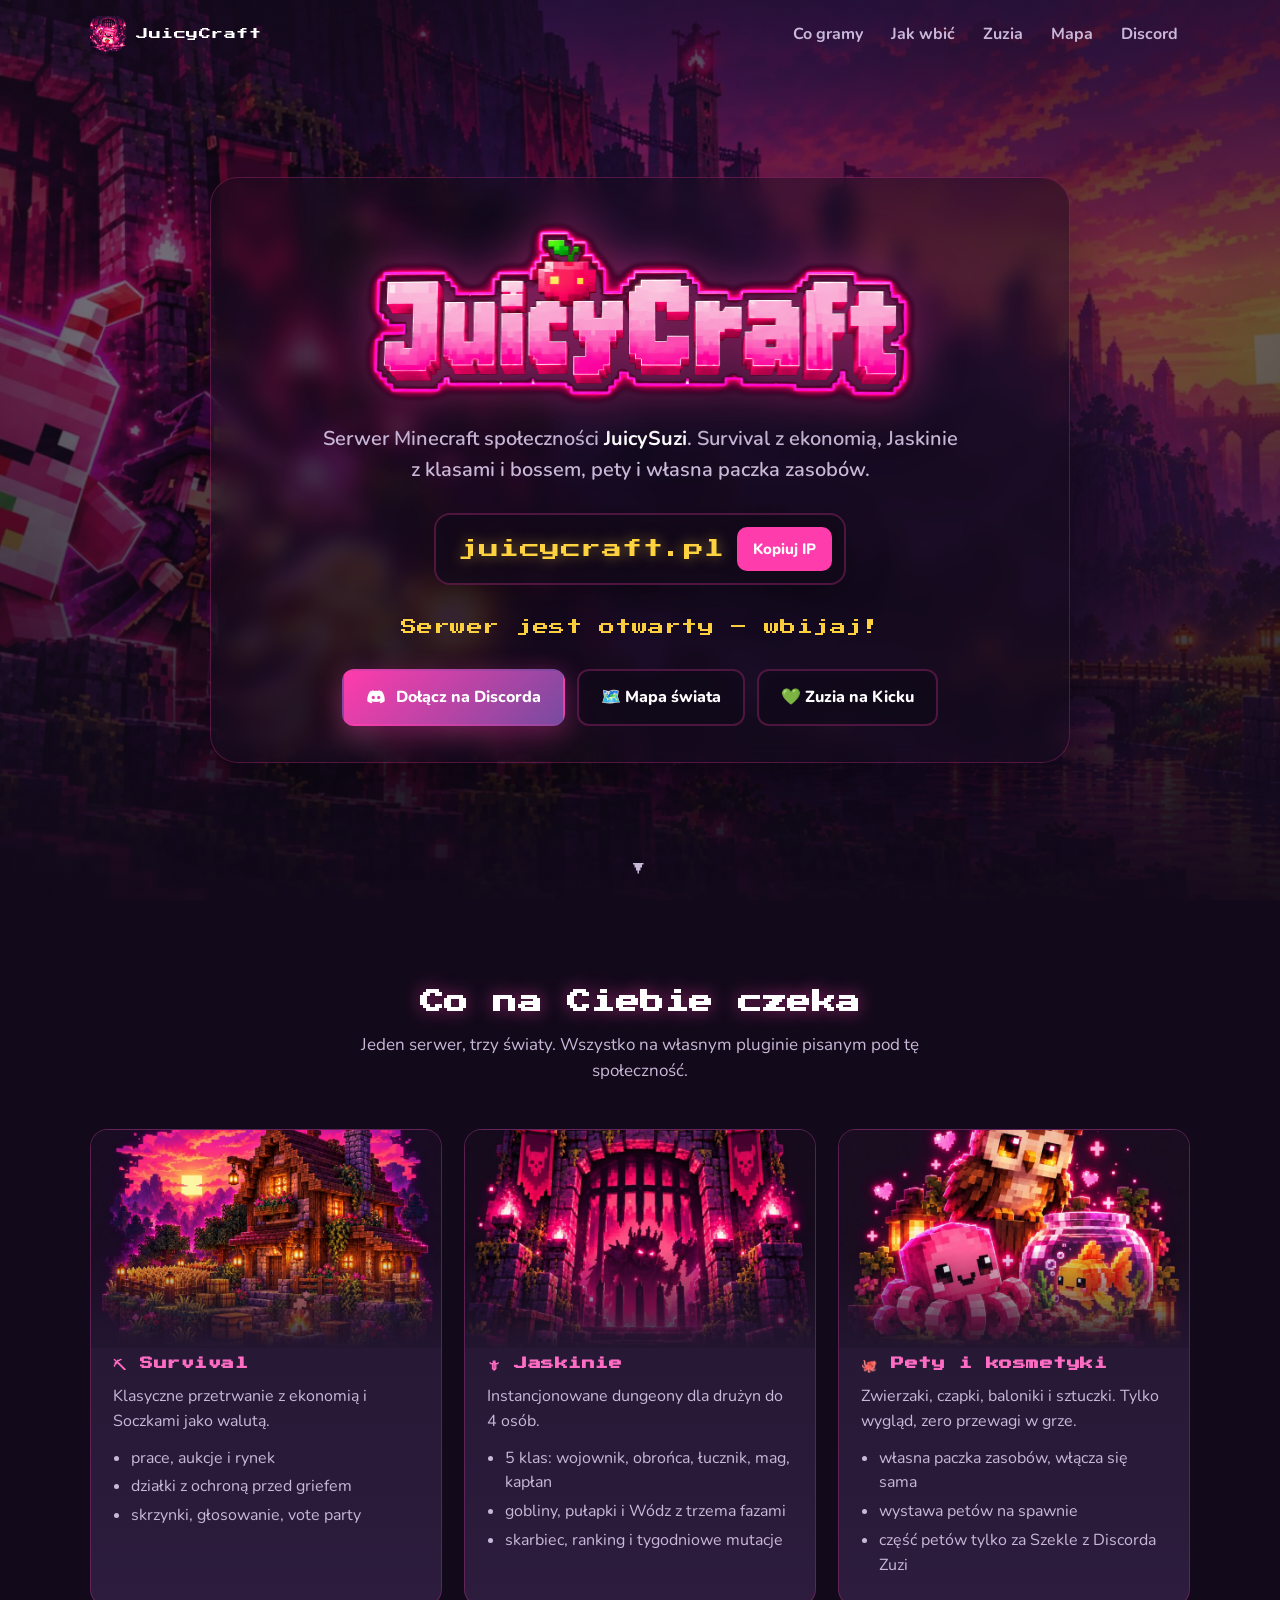
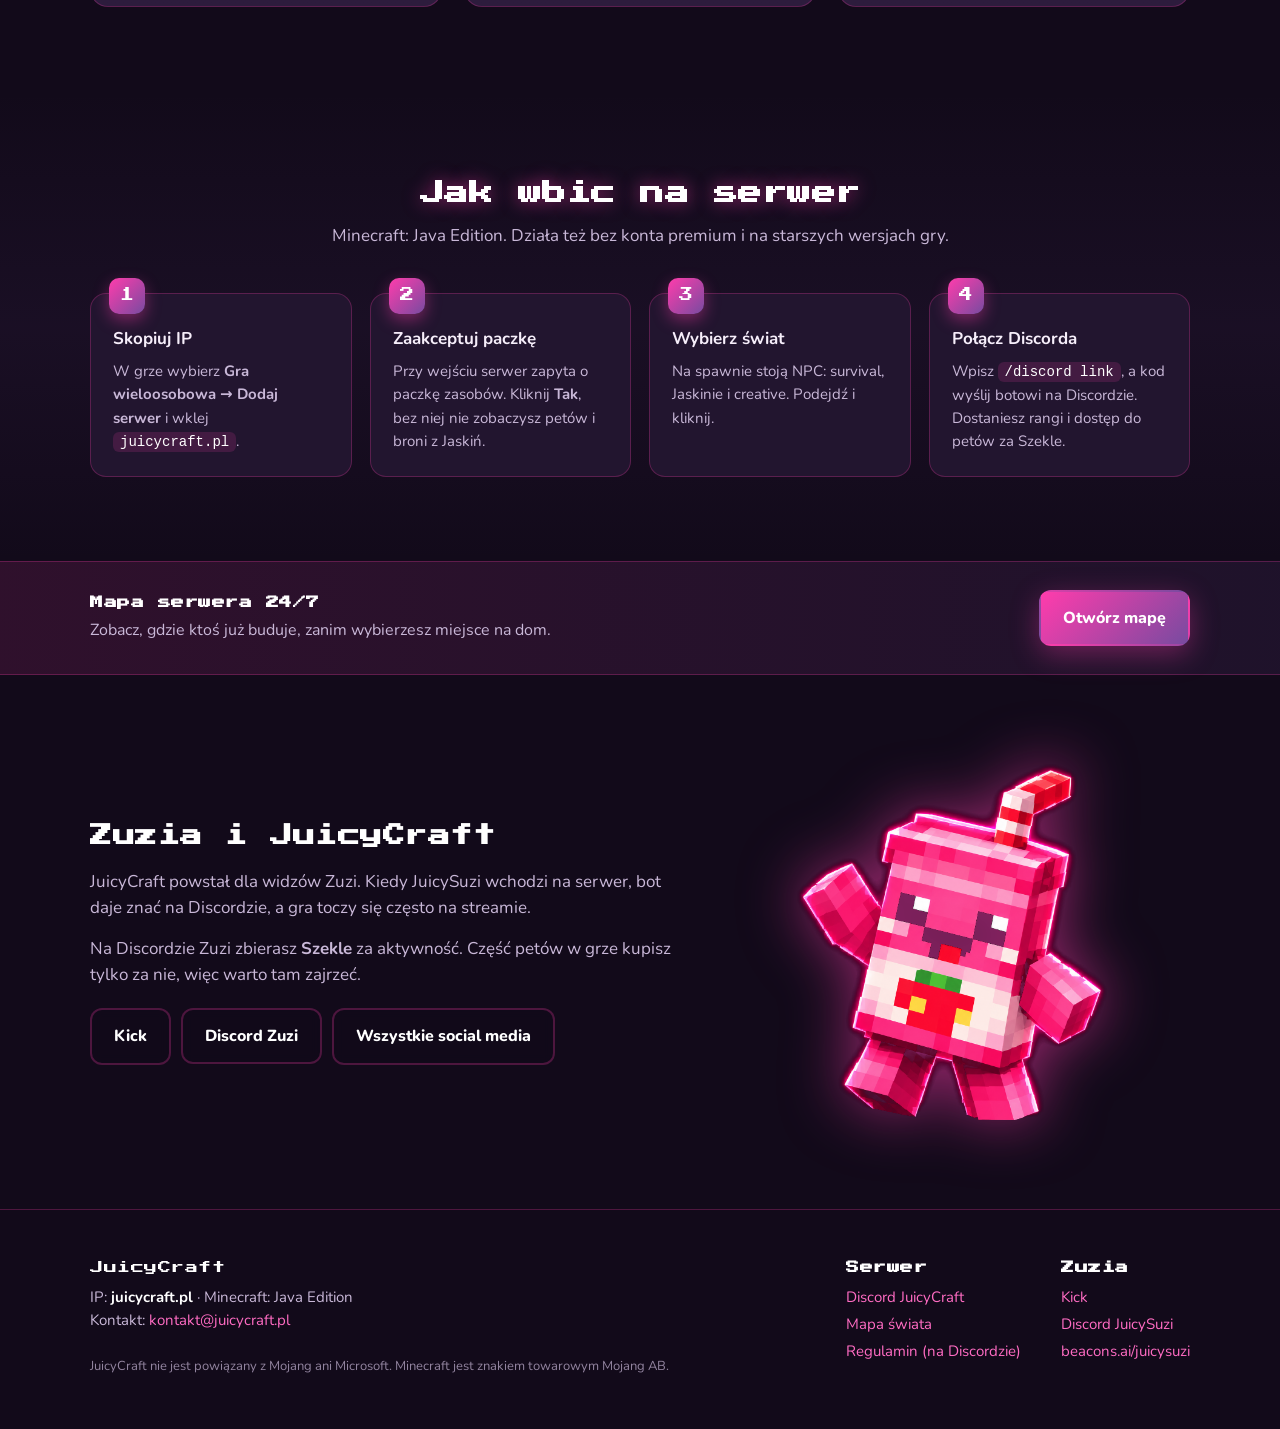
==== index.html @ 8a7ae3ee "Strona juicycraft.pl: pierwsza wersja Co-Authored-By: Claude Fable 5.1 <noreply@anthropic.com>" ====
<!doctype html>
<html lang="pl">
<head>
<meta charset="utf-8">
<meta name="viewport" content="width=device-width, initial-scale=1">
<title>JuicyCraft – serwer Minecraft społeczności JuicySuzi</title>
<meta name="description" content="JuicyCraft – serwer Minecraft społeczności JuicySuzi. Survival z ekonomią i działkami, Jaskinie z klasami i bossem, pety i kosmetyki. IP: juicycraft.pl. Start 30.10 o 18:00.">
<meta property="og:title" content="JuicyCraft – serwer Minecraft JuicySuzi">
<meta property="og:description" content="Survival, Jaskinie z klasami, pety. IP: juicycraft.pl – start 30.10 o 18:00.">
<meta property="og:image" content="https://juicycraft.pl/img/og.jpg">
<meta property="og:url" content="https://juicycraft.pl/">
<meta name="theme-color" content="#120A1A">
<link rel="icon" type="image/png" href="img/favicon.png">
<link rel="preconnect" href="https://fonts.googleapis.com">
<link rel="preconnect" href="https://fonts.gstatic.com" crossorigin>
<link href="https://fonts.googleapis.com/css2?family=Press+Start+2P&family=Nunito:wght@400;600;800&display=swap" rel="stylesheet">
<style>
:root{
  --pink:#FF3CAC; --pink-2:#ff6cc3; --purple:#784BA0; --bg:#120A1A; --surface:#22152F; --surface-2:#2d1c3d;
  --text:#F6EEFA; --muted:#C9B8D8; --accent:#FFD23F; --line:rgba(255,60,172,.25);
}
*{box-sizing:border-box}
html{scroll-behavior:smooth}
body{margin:0;background:var(--bg);color:var(--text);font-family:Nunito,system-ui,sans-serif;line-height:1.55;overflow-x:hidden}
a{color:var(--pink-2)}
img{max-width:100%;display:block}
.pixel{font-family:'Press Start 2P',monospace;line-height:1.5;letter-spacing:.5px}
.wrap{width:min(1100px,100% - 32px);margin-inline:auto}
.btn{display:inline-flex;align-items:center;gap:10px;padding:14px 22px;border-radius:12px;font-weight:800;text-decoration:none;border:2px solid transparent;transition:transform .12s,box-shadow .12s,background .12s;cursor:pointer;font-size:16px;font-family:inherit}
.btn:hover{transform:translateY(-2px)}
.btn-pink{background:linear-gradient(135deg,var(--pink),var(--purple));color:#fff;box-shadow:0 8px 28px rgba(255,60,172,.35)}
.btn-pink:hover{box-shadow:0 12px 36px rgba(255,60,172,.5)}
.btn-ghost{background:rgba(18,10,26,.55);color:#fff;border-color:var(--line);backdrop-filter:blur(6px)}
.btn-ghost:hover{border-color:var(--pink)}
.btn svg{width:20px;height:20px;fill:currentColor}

/* nav */
.nav{position:fixed;inset:0 0 auto 0;z-index:20;padding:14px 0;transition:background .2s}
.nav.solid{background:rgba(18,10,26,.92);backdrop-filter:blur(10px);border-bottom:1px solid var(--line)}
.nav .wrap{display:flex;align-items:center;gap:14px}
.nav .brand{display:flex;align-items:center;gap:10px;text-decoration:none;color:#fff}
.nav .brand img{width:36px;height:36px;border-radius:10px}
.nav .brand span{font-size:12px}
.nav .links{margin-left:auto;display:flex;gap:4px}
.nav .links a{color:var(--muted);text-decoration:none;font-weight:700;padding:8px 12px;border-radius:8px}
.nav .links a:hover{color:#fff;background:rgba(255,255,255,.06)}
@media (max-width:720px){.nav .links{display:none}}

/* hero */
.hero{position:relative;min-height:100svh;display:grid;place-items:center;text-align:center;padding:120px 0 80px;isolation:isolate}
.hero .bg{position:absolute;inset:0;z-index:-2;background:url(img/hero.jpg) center/cover no-repeat}
@media (max-width:720px){.hero .bg{background-image:url(img/hero-small.jpg);background-position:30% center}}
.hero .shade{position:absolute;inset:0;z-index:-1;background:
  radial-gradient(ellipse at 50% 60%, rgba(18,10,26,.15), rgba(18,10,26,.6) 75%),
  linear-gradient(to bottom, rgba(18,10,26,.45), rgba(18,10,26,.05) 30%, rgba(18,10,26,.95) 100%)}
.hero .panel{background:rgba(18,10,26,.5);border:1px solid var(--line);border-radius:28px;padding:40px 28px 36px;backdrop-filter:blur(10px);box-shadow:0 30px 80px rgba(0,0,0,.45);max-width:860px;margin-inline:auto}
@media (max-width:720px){.hero .panel{padding:32px 16px 28px;border-radius:20px}}
.hero h1{margin:0 0 14px}
.hero .logo{width:min(560px,86%);height:auto;margin-inline:auto;filter:drop-shadow(0 0 22px rgba(255,60,172,.55)) drop-shadow(0 8px 18px rgba(0,0,0,.5))}
.hero .tag{color:var(--muted);font-size:clamp(16px,2.4vw,20px);margin:0 auto 28px;max-width:640px;font-weight:600}
.hero .tag b{color:#fff}
.ip{display:inline-flex;align-items:center;gap:12px;background:rgba(18,10,26,.75);border:2px solid var(--line);border-radius:16px;padding:12px 12px 12px 22px;backdrop-filter:blur(8px);box-shadow:0 10px 40px rgba(0,0,0,.4)}
.ip .addr{font-size:clamp(14px,3vw,20px);color:var(--accent);text-shadow:0 0 14px rgba(255,210,63,.5)}
.ip button{background:var(--pink);color:#fff;border:0;border-radius:10px;padding:12px 16px;font-weight:800;cursor:pointer;font-family:inherit;font-size:15px;transition:background .12s}
.ip button:hover{background:var(--pink-2)}
.ip button.ok{background:#3ddc84;color:#07251a}
.count{margin:30px auto 0;display:flex;gap:10px;justify-content:center;flex-wrap:wrap}
.count .box{background:rgba(34,21,47,.85);border:1px solid var(--line);border-radius:14px;min-width:84px;padding:12px 10px;backdrop-filter:blur(6px)}
@media (max-width:420px){.count{gap:6px}.count .box{min-width:0;flex:1 1 0;padding:10px 4px}}
.count .n{font-size:clamp(18px,4vw,28px);color:#fff}
.count .l{font-size:12px;color:var(--muted);text-transform:uppercase;letter-spacing:1px;margin-top:6px;font-weight:700}
.count-title{margin:34px 0 0;color:var(--muted);font-weight:700;font-size:14px;letter-spacing:2px;text-transform:uppercase}
.count-live{display:none;margin-top:30px}
.hero .cta{margin-top:30px;display:flex;gap:12px;justify-content:center;flex-wrap:wrap}
.scroll-hint{position:absolute;bottom:22px;left:50%;transform:translateX(-50%);color:var(--muted);font-size:12px;letter-spacing:2px;animation:bob 1.6s infinite}
@keyframes bob{0%,100%{transform:translate(-50%,0)}50%{transform:translate(-50%,6px)}}

/* sections */
section{padding:84px 0}
.sec-title{text-align:center;margin:0 0 12px;font-size:clamp(16px,3vw,24px);color:#fff;text-shadow:0 0 18px rgba(255,60,172,.6)}
.sec-sub{text-align:center;color:var(--muted);margin:0 auto 44px;max-width:620px;font-size:17px}
.cards{display:grid;grid-template-columns:repeat(auto-fit,minmax(280px,1fr));gap:22px}
.card{background:linear-gradient(180deg,var(--surface),var(--surface-2));border:1px solid var(--line);border-radius:18px;overflow:hidden;transition:transform .15s,border-color .15s,box-shadow .15s}
.card:hover{transform:translateY(-4px);border-color:var(--pink);box-shadow:0 14px 40px rgba(255,60,172,.18)}
.card .pic{aspect-ratio:16/10;background:#1a0f26 center/cover no-repeat;position:relative}
.card .pic::after{content:"";position:absolute;inset:0;background:linear-gradient(to top,var(--surface) 0%,transparent 45%)}
.card .body{padding:6px 22px 24px}
.card h3{margin:0 0 10px;font-size:13px;color:var(--pink-2)}
.card p{margin:0;color:var(--muted)}
.card ul{margin:12px 0 0;padding-left:18px;color:var(--muted)}
.card li{margin:4px 0}

.steps{display:grid;grid-template-columns:repeat(auto-fit,minmax(220px,1fr));gap:18px;counter-reset:s}
.step{background:var(--surface);border:1px solid var(--line);border-radius:16px;padding:22px;position:relative}
.step::before{counter-increment:s;content:counter(s);position:absolute;top:-16px;left:18px;width:36px;height:36px;border-radius:10px;background:linear-gradient(135deg,var(--pink),var(--purple));display:grid;place-items:center;font-family:'Press Start 2P',monospace;font-size:14px;color:#fff;box-shadow:0 6px 16px rgba(255,60,172,.4)}
.step h4{margin:10px 0 8px;font-size:17px}
.step p{margin:0;color:var(--muted);font-size:15px}
.step code{background:rgba(255,60,172,.15);color:#fff;padding:2px 7px;border-radius:6px;font-size:14px}

.split{display:grid;grid-template-columns:1.1fr .9fr;gap:40px;align-items:center}
@media (max-width:820px){.split{grid-template-columns:1fr}}
.split .mascot{display:grid;place-items:center}
.split .mascot img{width:min(320px,70%);filter:drop-shadow(0 0 30px rgba(255,60,172,.55));animation:float 3.4s ease-in-out infinite}
@keyframes float{0%,100%{transform:translateY(0)}50%{transform:translateY(-12px)}}
.split h2{font-size:clamp(15px,2.6vw,22px);margin:0 0 16px;color:#fff}
.split p{color:var(--muted);font-size:17px;margin:0 0 14px}
.socials{display:flex;gap:10px;flex-wrap:wrap;margin-top:20px}

.map-strip{background:linear-gradient(90deg,rgba(255,60,172,.12),rgba(120,75,160,.12));border-block:1px solid var(--line)}
.map-strip .wrap{display:flex;gap:20px;align-items:center;justify-content:space-between;flex-wrap:wrap;padding:28px 0}
.map-strip h3{margin:0 0 6px;font-size:13px;color:#fff}
.map-strip p{margin:0;color:var(--muted)}

footer{padding:48px 0 40px;border-top:1px solid var(--line);color:var(--muted);font-size:15px}
footer .wrap{display:grid;grid-template-columns:1fr auto;gap:24px;align-items:start}
@media (max-width:720px){footer .wrap{grid-template-columns:1fr}}
footer a{color:var(--pink-2);text-decoration:none}
footer a:hover{text-decoration:underline}
footer .cols{display:flex;gap:40px;flex-wrap:wrap}
footer h5{margin:0 0 8px;color:#fff;font-size:13px}
footer ul{list-style:none;margin:0;padding:0}
footer li{margin:4px 0}
.fine{margin-top:24px;font-size:13px;opacity:.7}
</style>
</head>
<body>

<nav class="nav" id="nav">
  <div class="wrap">
    <a class="brand" href="#"><img src="img/avatar.png" alt=""><span class="pixel">JuicyCraft</span></a>
    <div class="links">
      <a href="#co">Co gramy</a>
      <a href="#jak">Jak wbić</a>
      <a href="#zuzia">Zuzia</a>
      <a href="http://mapa.juicycraft.pl:25520" target="_blank" rel="noopener">Mapa</a>
      <a href="https://discord.gg/w9wUDA2wny" target="_blank" rel="noopener">Discord</a>
    </div>
  </div>
</nav>

<header class="hero">
  <div class="bg"></div><div class="shade"></div>
  <div class="wrap"><div class="panel">
    <h1><img class="logo" src="img/logo.png" alt="JuicyCraft" width="1123" height="382"></h1>
    <p class="tag">Serwer Minecraft społeczności <b>JuicySuzi</b>. Survival z ekonomią, Jaskinie z klasami i bossem, pety i własna paczka zasobów.</p>

    <div class="ip" id="ipbox">
      <span class="pixel addr" id="ip">juicycraft.pl</span>
      <button type="button" id="copy" aria-label="Skopiuj adres serwera">Kopiuj IP</button>
    </div>

    <p class="count-title pixel" id="count-title">Start za</p>
    <div class="count" id="count">
      <div class="box"><div class="n pixel" id="d">0</div><div class="l">dni</div></div>
      <div class="box"><div class="n pixel" id="h">00</div><div class="l">godz</div></div>
      <div class="box"><div class="n pixel" id="m">00</div><div class="l">min</div></div>
      <div class="box"><div class="n pixel" id="s">00</div><div class="l">sek</div></div>
    </div>
    <p class="count-live pixel" id="count-live" style="color:var(--accent)">Serwer jest otwarty – wbijaj!</p>

    <div class="cta">
      <a class="btn btn-pink" href="https://discord.gg/w9wUDA2wny" target="_blank" rel="noopener">
        <svg viewBox="0 0 24 24"><path d="M19.3 5.3A17 17 0 0 0 15.1 4l-.2.4a15 15 0 0 1 3.7 1.9 14 14 0 0 0-13.2 0A15 15 0 0 1 9.1 4.4L8.9 4a17 17 0 0 0-4.2 1.3C2 9.3 1.3 13.2 1.6 17a17 17 0 0 0 5.2 2.6l1.1-1.8a11 11 0 0 1-1.7-.8l.4-.3a12 12 0 0 0 10.8 0l.4.3-1.7.8 1.1 1.8a17 17 0 0 0 5.2-2.6c.4-4.4-.7-8.3-3.1-11.7ZM8.7 14.7c-1 0-1.9-1-1.9-2.1s.8-2.1 1.9-2.1 1.9 1 1.9 2.1-.9 2.1-1.9 2.1Zm6.6 0c-1 0-1.9-1-1.9-2.1s.8-2.1 1.9-2.1 1.9 1 1.9 2.1-.8 2.1-1.9 2.1Z"/></svg>
        Dołącz na Discorda
      </a>
      <a class="btn btn-ghost" href="http://mapa.juicycraft.pl:25520" target="_blank" rel="noopener">🗺️ Mapa świata</a>
      <a class="btn btn-ghost" href="https://kick.com/juicysuzi" target="_blank" rel="noopener">💚 Zuzia na Kicku</a>
    </div>
  </div></div>
  <div class="scroll-hint pixel">▼</div>
</header>

<section id="co">
  <div class="wrap">
    <h2 class="sec-title pixel">Co na Ciebie czeka</h2>
    <p class="sec-sub">Jeden serwer, trzy światy. Wszystko na własnym pluginie pisanym pod tę społeczność.</p>
    <div class="cards">
      <article class="card">
        <div class="pic" style="background-image:url(img/ikona-survival.jpg);background-position:center 60%"></div>
        <div class="body">
          <h3 class="pixel">⛏ Survival</h3>
          <p>Klasyczne przetrwanie z ekonomią i Soczkami jako walutą.</p>
          <ul><li>prace, aukcje i rynek</li><li>działki z ochroną przed griefem</li><li>skrzynki, głosowanie, vote party</li></ul>
        </div>
      </article>
      <article class="card">
        <div class="pic" style="background-image:url(img/ikona-jaskinie.jpg);background-position:center 45%"></div>
        <div class="body">
          <h3 class="pixel">🗡 Jaskinie</h3>
          <p>Instancjonowane dungeony dla drużyn do 4 osób.</p>
          <ul><li>5 klas: wojownik, obrońca, łucznik, mag, kapłan</li><li>gobliny, pułapki i Wódz z trzema fazami</li><li>skarbiec, ranking i tygodniowe mutacje</li></ul>
        </div>
      </article>
      <article class="card">
        <div class="pic" style="background-image:url(img/ikona-pety.jpg);background-position:center 55%"></div>
        <div class="body">
          <h3 class="pixel">🐙 Pety i kosmetyki</h3>
          <p>Zwierzaki, czapki, baloniki i sztuczki. Tylko wygląd, zero przewagi w grze.</p>
          <ul><li>własna paczka zasobów, włącza się sama</li><li>wystawa petów na spawnie</li><li>część petów tylko za Szekle z Discorda Zuzi</li></ul>
        </div>
      </article>
    </div>
  </div>
</section>

<section id="jak" style="background:linear-gradient(180deg,transparent,rgba(120,75,160,.08),transparent)">
  <div class="wrap">
    <h2 class="sec-title pixel">Jak wbic na serwer</h2>
    <p class="sec-sub">Minecraft: Java Edition. Działa też bez konta premium i na starszych wersjach gry.</p>
    <div class="steps">
      <div class="step"><h4>Skopiuj IP</h4><p>W grze wybierz <b>Gra wieloosobowa → Dodaj serwer</b> i wklej <code>juicycraft.pl</code>.</p></div>
      <div class="step"><h4>Zaakceptuj paczkę</h4><p>Przy wejściu serwer zapyta o paczkę zasobów. Kliknij <b>Tak</b>, bez niej nie zobaczysz petów i broni z Jaskiń.</p></div>
      <div class="step"><h4>Wybierz świat</h4><p>Na spawnie stoją NPC: survival, Jaskinie i creative. Podejdź i kliknij.</p></div>
      <div class="step"><h4>Połącz Discorda</h4><p>Wpisz <code>/discord link</code>, a kod wyślij botowi na Discordzie. Dostaniesz rangi i dostęp do petów za Szekle.</p></div>
    </div>
  </div>
</section>

<div class="map-strip">
  <div class="wrap">
    <div><h3 class="pixel">Mapa serwera 24/7</h3><p>Zobacz, gdzie ktoś już buduje, zanim wybierzesz miejsce na dom.</p></div>
    <a class="btn btn-pink" href="http://mapa.juicycraft.pl:25520" target="_blank" rel="noopener">Otwórz mapę</a>
  </div>
</div>

<section id="zuzia">
  <div class="wrap split">
    <div>
      <h2 class="pixel">Zuzia i JuicyCraft</h2>
      <p>JuicyCraft powstał dla widzów Zuzi. Kiedy JuicySuzi wchodzi na serwer, bot daje znać na Discordzie, a gra toczy się często na streamie.</p>
      <p>Na Discordzie Zuzi zbierasz <b>Szekle</b> za aktywność. Część petów w grze kupisz tylko za nie, więc warto tam zajrzeć.</p>
      <div class="socials">
        <a class="btn btn-ghost" href="https://kick.com/juicysuzi" target="_blank" rel="noopener">Kick</a>
        <a class="btn btn-ghost" href="https://discord.gg/PZVNSHaUdZ" target="_blank" rel="noopener">Discord Zuzi</a>
        <a class="btn btn-ghost" href="https://beacons.ai/juicysuzi" target="_blank" rel="noopener">Wszystkie social media</a>
      </div>
    </div>
    <div class="mascot"><img src="img/soczek.png" alt="Soczek – maskotka JuicyCraft"></div>
  </div>
</section>

<footer>
  <div class="wrap">
    <div>
      <div class="pixel" style="color:#fff;font-size:13px;margin-bottom:8px">JuicyCraft</div>
      <div>IP: <b style="color:#fff">juicycraft.pl</b> · Minecraft: Java Edition</div>
      <div>Kontakt: <a href="mailto:kontakt@juicycraft.pl">kontakt@juicycraft.pl</a></div>
      <p class="fine">JuicyCraft nie jest powiązany z Mojang ani Microsoft. Minecraft jest znakiem towarowym Mojang AB.</p>
    </div>
    <div class="cols">
      <div><h5 class="pixel">Serwer</h5><ul>
        <li><a href="https://discord.gg/w9wUDA2wny" target="_blank" rel="noopener">Discord JuicyCraft</a></li>
        <li><a href="http://mapa.juicycraft.pl:25520" target="_blank" rel="noopener">Mapa świata</a></li>
        <li><a href="https://discord.gg/w9wUDA2wny" target="_blank" rel="noopener">Regulamin (na Discordzie)</a></li>
      </ul></div>
      <div><h5 class="pixel">Zuzia</h5><ul>
        <li><a href="https://kick.com/juicysuzi" target="_blank" rel="noopener">Kick</a></li>
        <li><a href="https://discord.gg/PZVNSHaUdZ" target="_blank" rel="noopener">Discord JuicySuzi</a></li>
        <li><a href="https://beacons.ai/juicysuzi" target="_blank" rel="noopener">beacons.ai/juicysuzi</a></li>
      </ul></div>
    </div>
  </div>
</footer>

<script>
(function(){
  // kopiowanie IP
  var btn=document.getElementById('copy');
  btn.addEventListener('click',function(){
    var ip='juicycraft.pl';
    var done=function(){btn.textContent='Skopiowano!';btn.classList.add('ok');setTimeout(function(){btn.textContent='Kopiuj IP';btn.classList.remove('ok')},1800)};
    if(navigator.clipboard){navigator.clipboard.writeText(ip).then(done,function(){fallback()})}else{fallback()}
    function fallback(){var t=document.createElement('textarea');t.value=ip;document.body.appendChild(t);t.select();try{document.execCommand('copy');done()}catch(e){}document.body.removeChild(t)}
  });
  // odliczanie do 30.10.2026 18:00 czasu polskiego (CET = UTC+1)
  var start=Date.UTC(2026,9,30,17,0,0);
  var pad=function(n){return (n<10?'0':'')+n};
  function tick(){
    var diff=start-Date.now();
    if(diff<=0){document.getElementById('count').style.display='none';document.getElementById('count-title').style.display='none';document.getElementById('count-live').style.display='block';return}
    var s=Math.floor(diff/1000);
    document.getElementById('d').textContent=Math.floor(s/86400);
    document.getElementById('h').textContent=pad(Math.floor(s%86400/3600));
    document.getElementById('m').textContent=pad(Math.floor(s%3600/60));
    document.getElementById('s').textContent=pad(s%60);
    setTimeout(tick,1000);
  }
  tick();
  // pasek nawigacji
  var nav=document.getElementById('nav');
  var onScroll=function(){nav.classList.toggle('solid',window.scrollY>40)};
  window.addEventListener('scroll',onScroll,{passive:true});onScroll();
})();
</script>
</body>
</html>
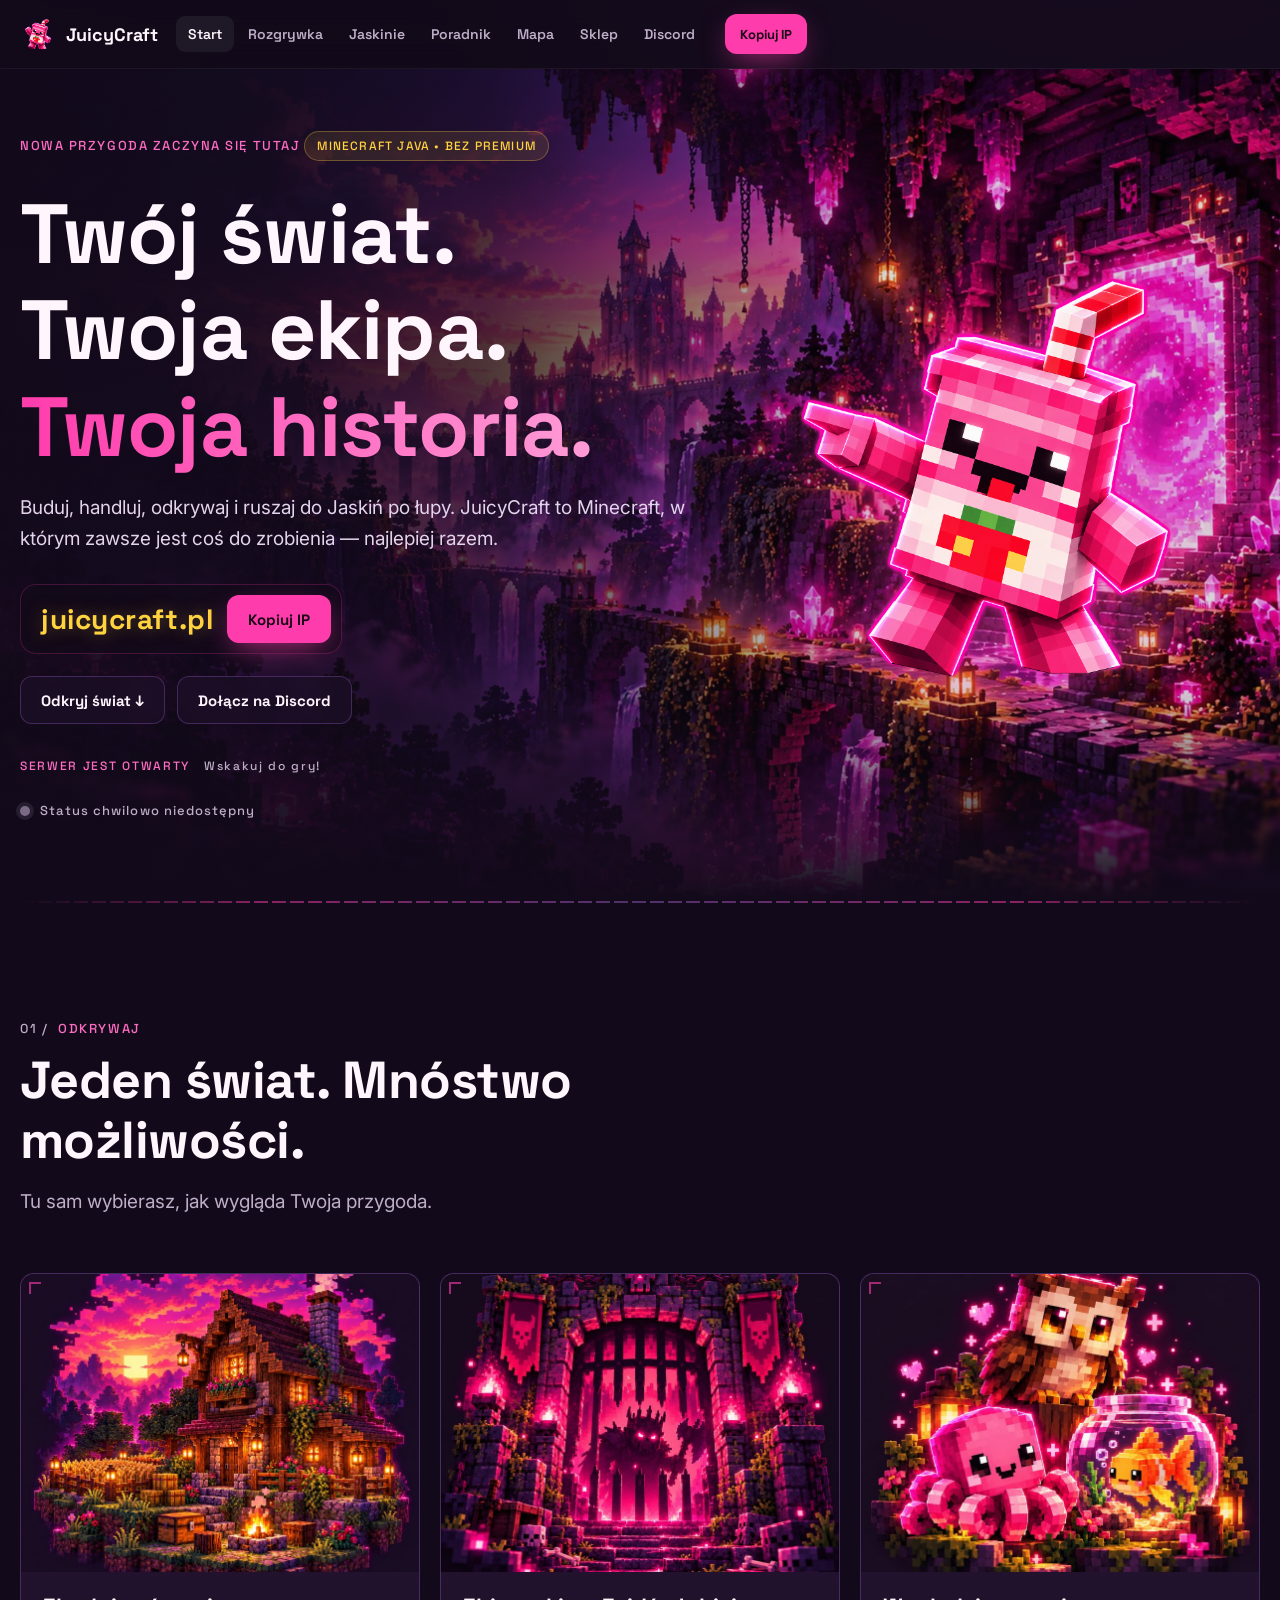
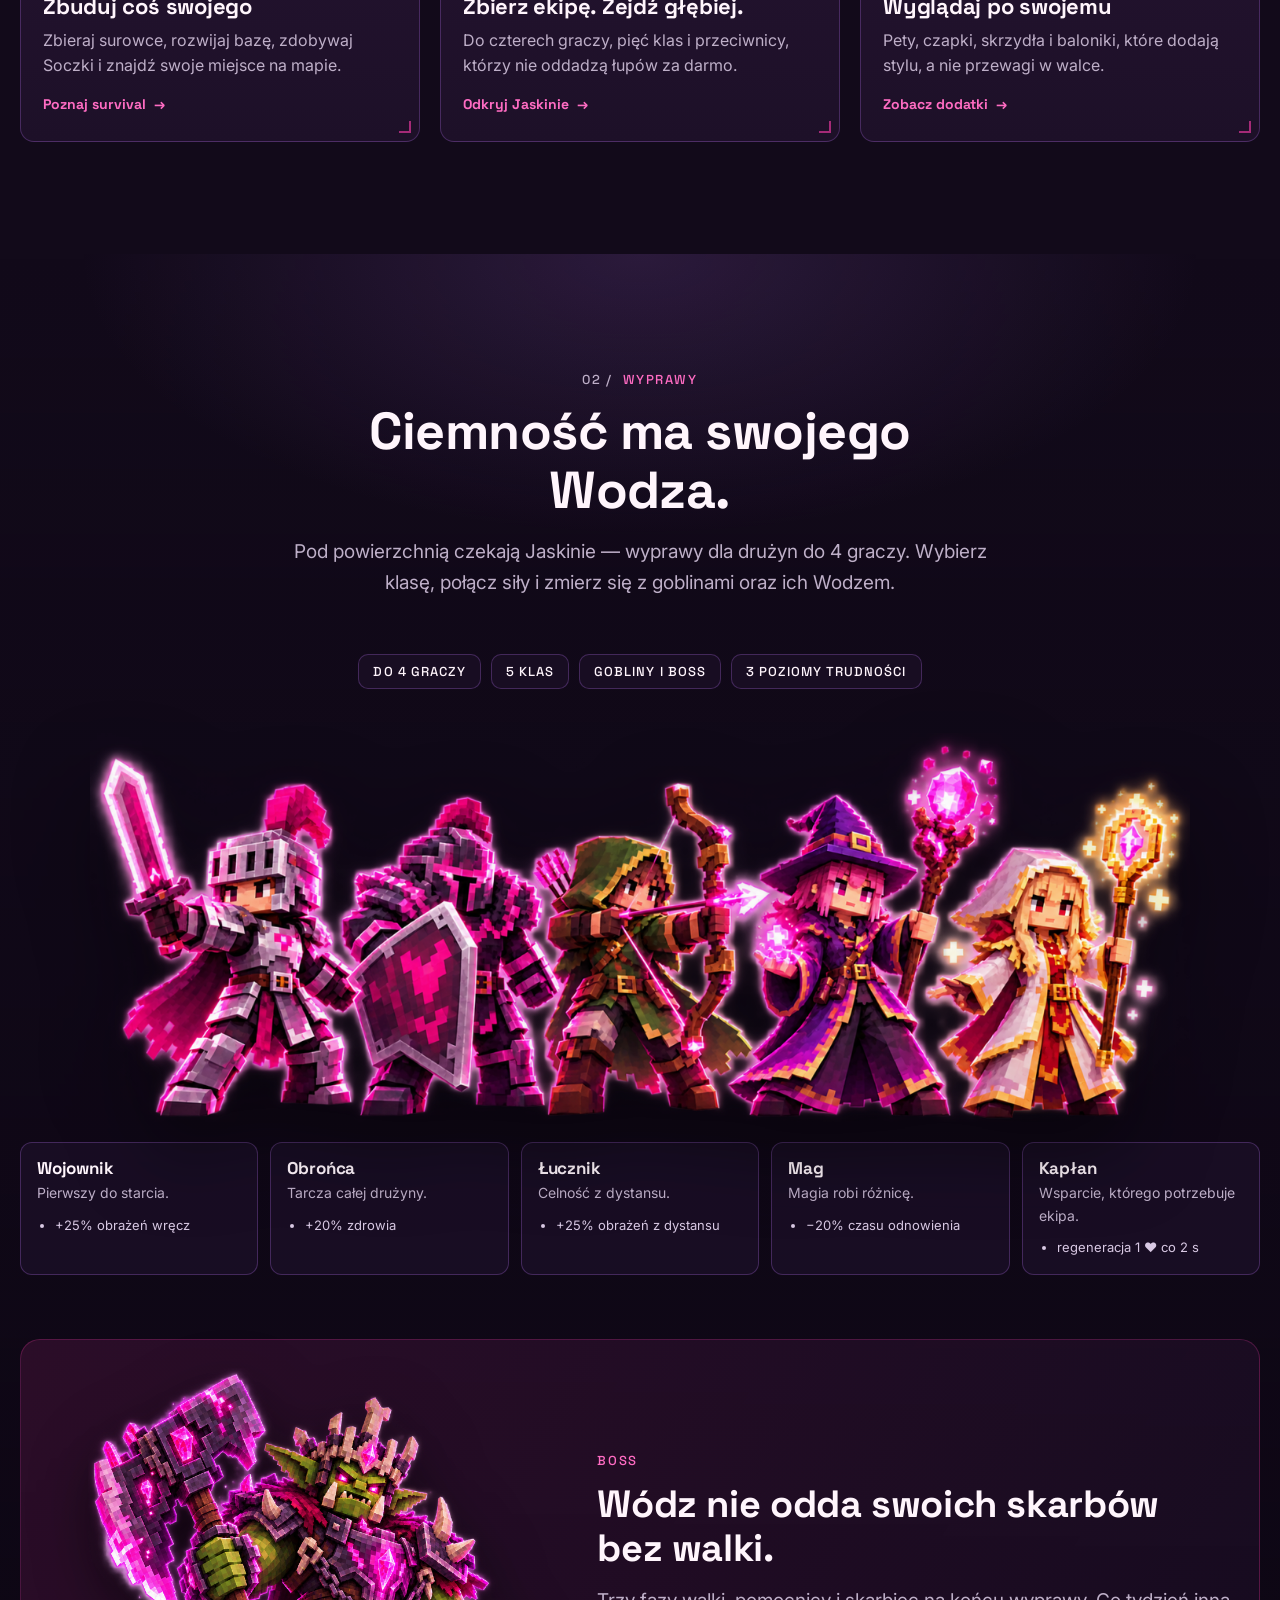
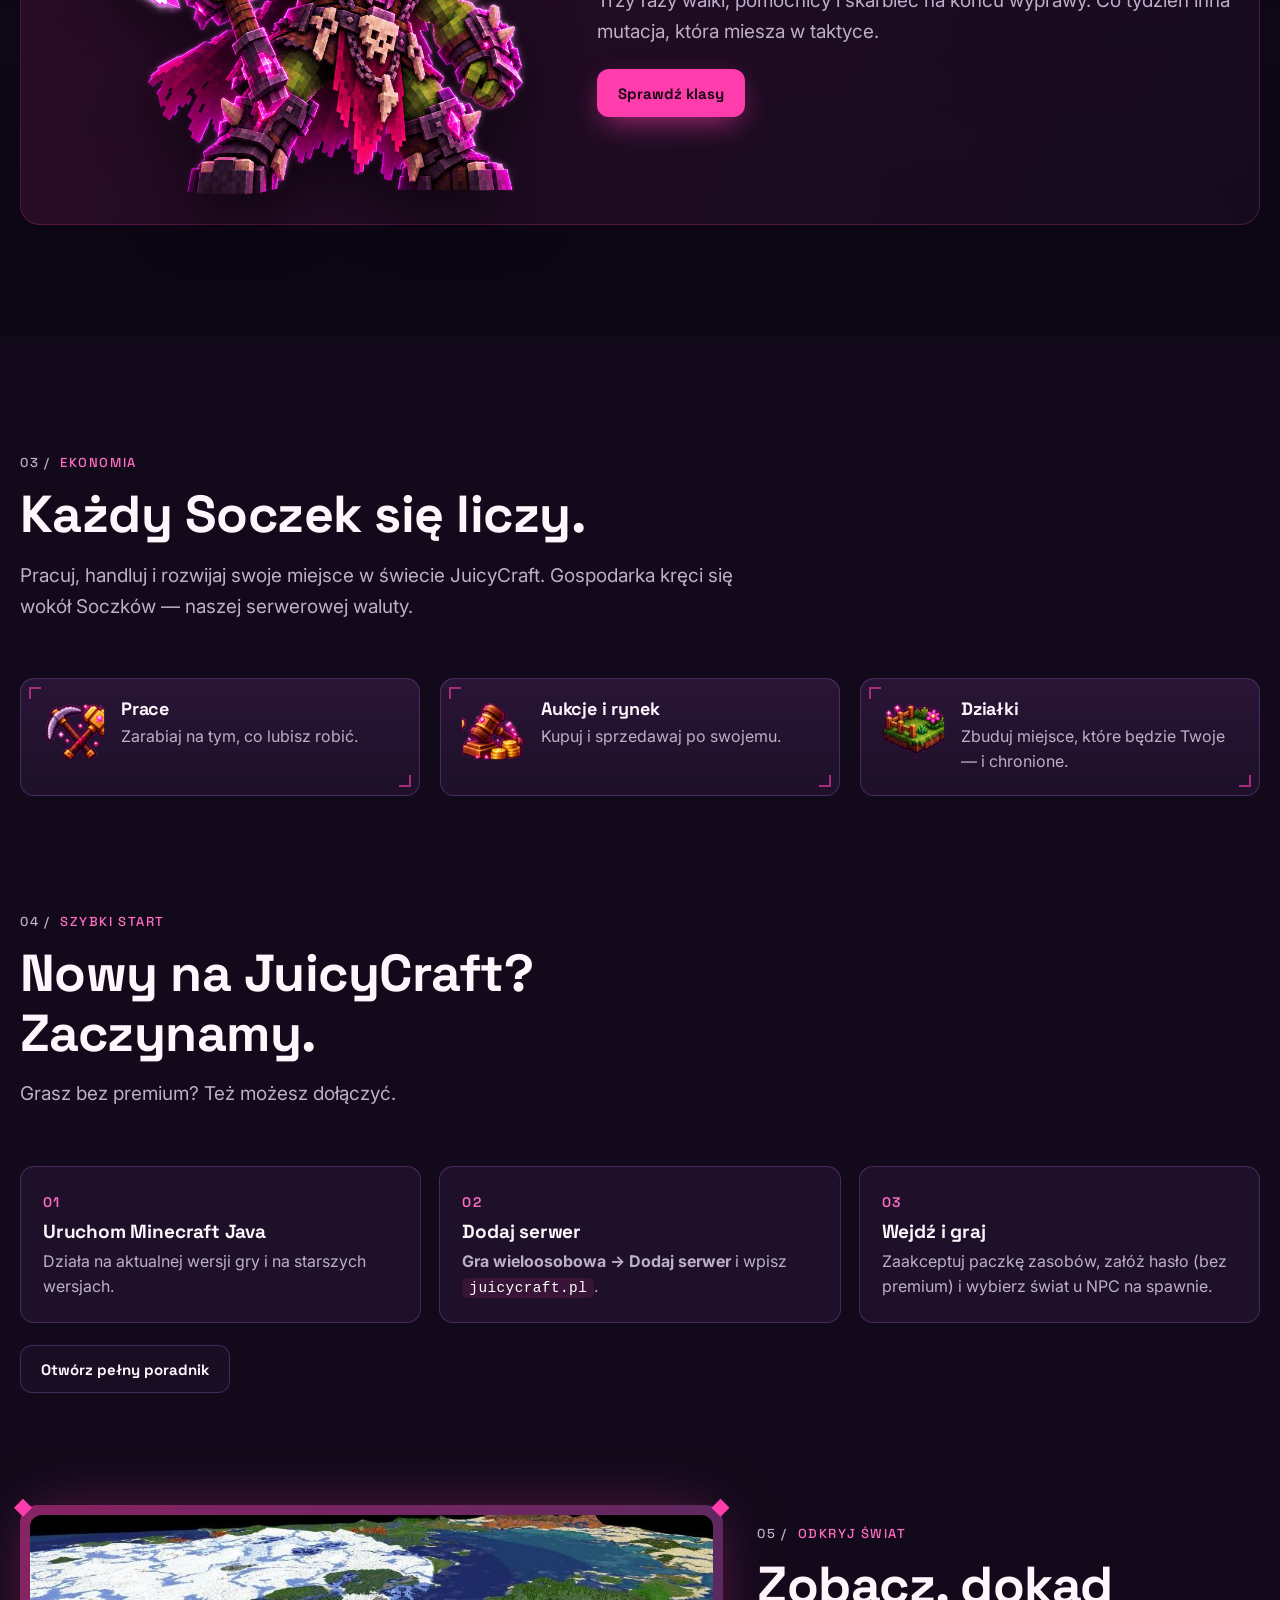
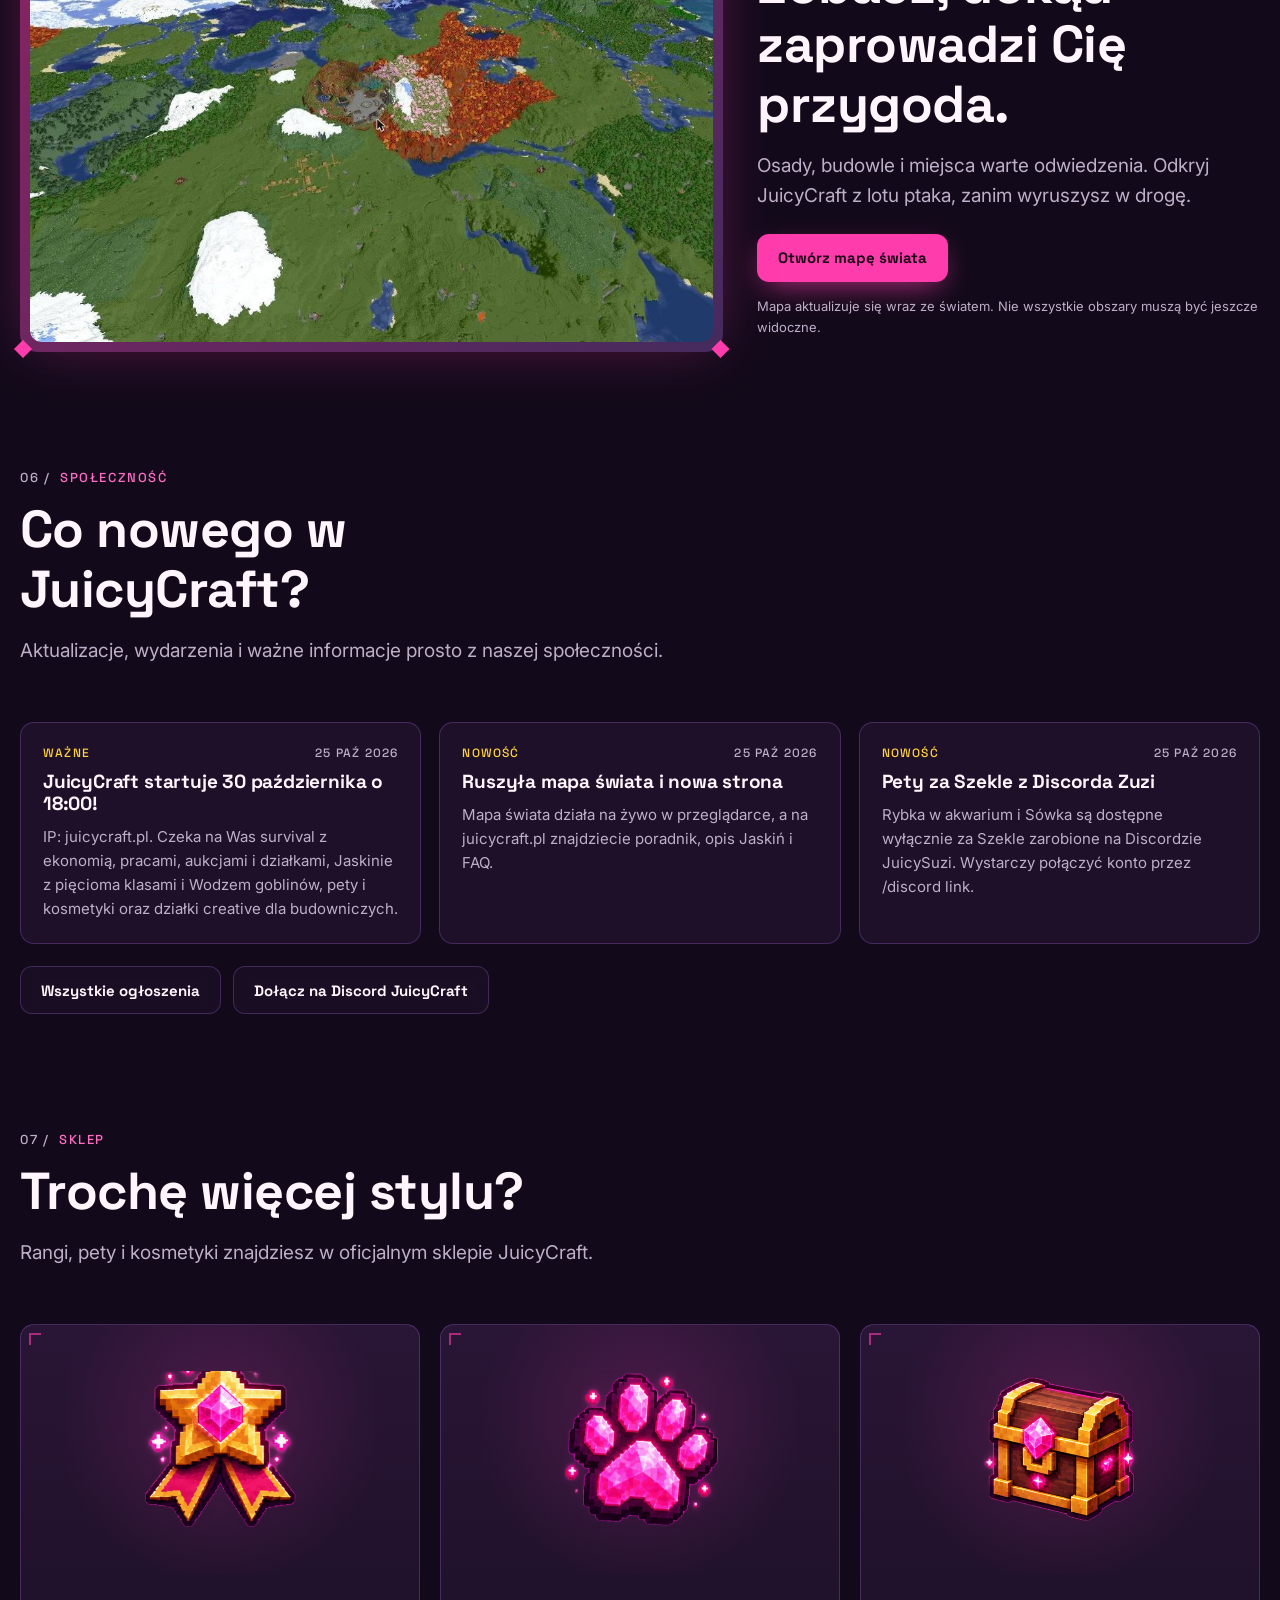
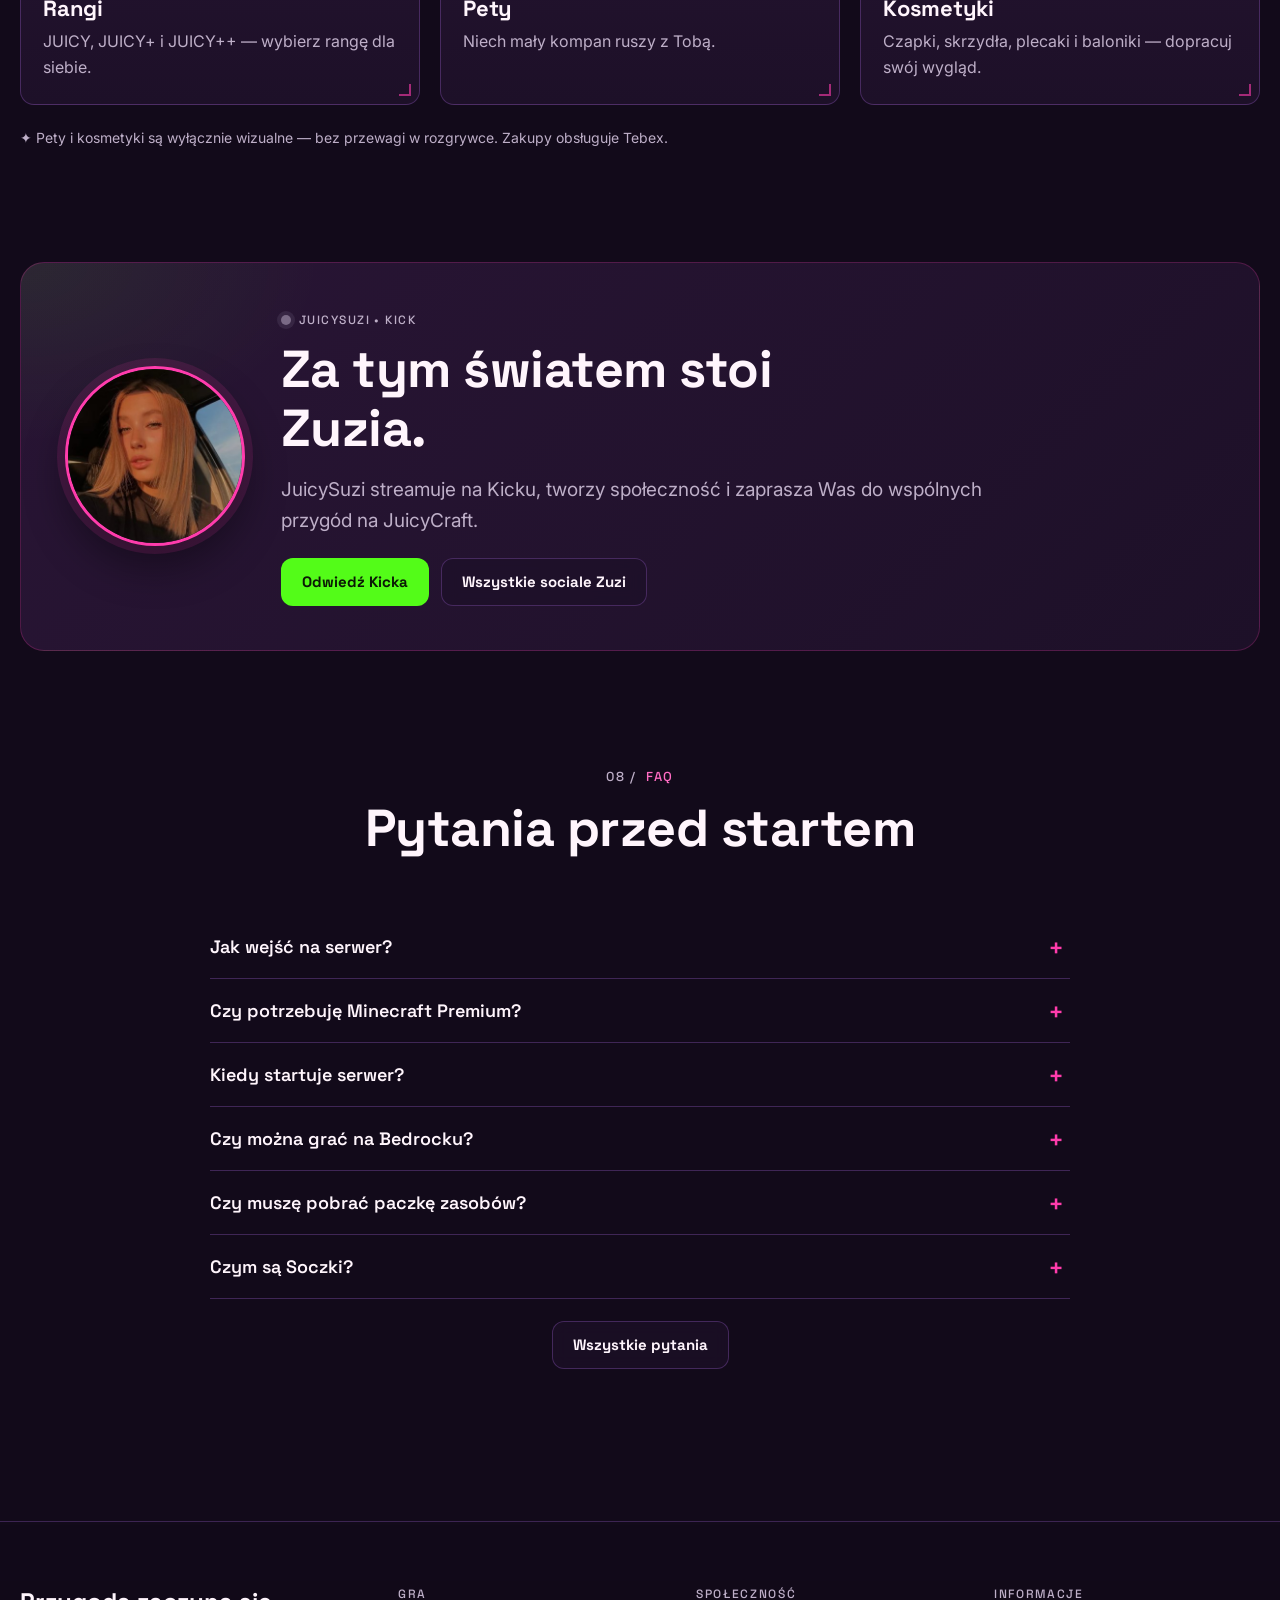
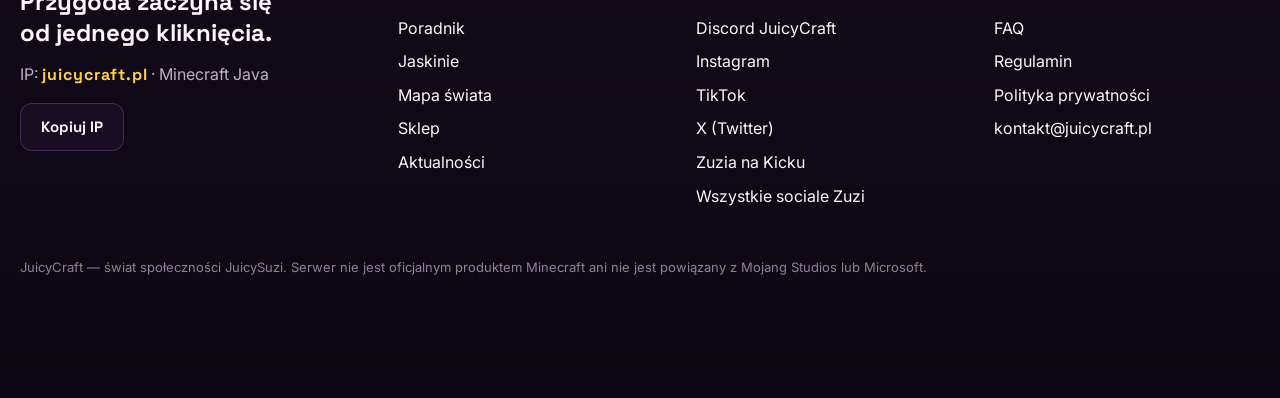
==== commit ab13d42d: "Nowa strona: podstrony, grafiki, wersja na telefon, sociale Co-Authored-By: Claude Opus 5.5 <noreply" ====
--- a/index.html
+++ b/index.html
@@ -1,296 +1,215 @@
 <!doctype html>
-<html lang="pl">
+<html lang="pl" data-root="./">
 <head>
 <meta charset="utf-8">
-<meta name="viewport" content="width=device-width, initial-scale=1">
-<title>JuicyCraft – serwer Minecraft społeczności JuicySuzi</title>
-<meta name="description" content="JuicyCraft – serwer Minecraft społeczności JuicySuzi. Survival z ekonomią i działkami, Jaskinie z klasami i bossem, pety i kosmetyki. IP: juicycraft.pl. Start 30.10 o 18:00.">
-<meta property="og:title" content="JuicyCraft – serwer Minecraft JuicySuzi">
-<meta property="og:description" content="Survival, Jaskinie z klasami, pety. IP: juicycraft.pl – start 30.10 o 18:00.">
+<meta name="viewport" content="width=device-width, initial-scale=1, viewport-fit=cover">
+<title>JuicyCraft — Serwer Minecraft JuicySuzi | Survival i Jaskinie</title>
+<meta name="description" content="Dołącz do JuicyCraft! Survival z ekonomią, Soczkami, działkami i Jaskiniami dla drużyn. Minecraft Java, także bez premium. IP: juicycraft.pl">
+<link rel="canonical" href="https://juicycraft.pl/">
+<meta property="og:type" content="website">
+<meta property="og:locale" content="pl_PL">
+<meta property="og:title" content="JuicyCraft — Serwer Minecraft JuicySuzi | Survival i Jaskinie">
+<meta property="og:description" content="Dołącz do JuicyCraft! Survival z ekonomią, Soczkami, działkami i Jaskiniami dla drużyn. Minecraft Java, także bez premium. IP: juicycraft.pl">
+<meta property="og:url" content="https://juicycraft.pl/">
 <meta property="og:image" content="https://juicycraft.pl/img/og.jpg">
-<meta property="og:url" content="https://juicycraft.pl/">
+<meta name="twitter:card" content="summary_large_image">
 <meta name="theme-color" content="#120A1A">
 <link rel="icon" type="image/png" href="img/favicon.png">
+<link rel="apple-touch-icon" href="img/apple-touch-icon.png">
 <link rel="preconnect" href="https://fonts.googleapis.com">
 <link rel="preconnect" href="https://fonts.gstatic.com" crossorigin>
-<link href="https://fonts.googleapis.com/css2?family=Press+Start+2P&family=Nunito:wght@400;600;800&display=swap" rel="stylesheet">
-<style>
-:root{
-  --pink:#FF3CAC; --pink-2:#ff6cc3; --purple:#784BA0; --bg:#120A1A; --surface:#22152F; --surface-2:#2d1c3d;
-  --text:#F6EEFA; --muted:#C9B8D8; --accent:#FFD23F; --line:rgba(255,60,172,.25);
-}
-*{box-sizing:border-box}
-html{scroll-behavior:smooth}
-body{margin:0;background:var(--bg);color:var(--text);font-family:Nunito,system-ui,sans-serif;line-height:1.55;overflow-x:hidden}
-a{color:var(--pink-2)}
-img{max-width:100%;display:block}
-.pixel{font-family:'Press Start 2P',monospace;line-height:1.5;letter-spacing:.5px}
-.wrap{width:min(1100px,100% - 32px);margin-inline:auto}
-.btn{display:inline-flex;align-items:center;gap:10px;padding:14px 22px;border-radius:12px;font-weight:800;text-decoration:none;border:2px solid transparent;transition:transform .12s,box-shadow .12s,background .12s;cursor:pointer;font-size:16px;font-family:inherit}
-.btn:hover{transform:translateY(-2px)}
-.btn-pink{background:linear-gradient(135deg,var(--pink),var(--purple));color:#fff;box-shadow:0 8px 28px rgba(255,60,172,.35)}
-.btn-pink:hover{box-shadow:0 12px 36px rgba(255,60,172,.5)}
-.btn-ghost{background:rgba(18,10,26,.55);color:#fff;border-color:var(--line);backdrop-filter:blur(6px)}
-.btn-ghost:hover{border-color:var(--pink)}
-.btn svg{width:20px;height:20px;fill:currentColor}
-
-/* nav */
-.nav{position:fixed;inset:0 0 auto 0;z-index:20;padding:14px 0;transition:background .2s}
-.nav.solid{background:rgba(18,10,26,.92);backdrop-filter:blur(10px);border-bottom:1px solid var(--line)}
-.nav .wrap{display:flex;align-items:center;gap:14px}
-.nav .brand{display:flex;align-items:center;gap:10px;text-decoration:none;color:#fff}
-.nav .brand img{width:36px;height:36px;border-radius:10px}
-.nav .brand span{font-size:12px}
-.nav .links{margin-left:auto;display:flex;gap:4px}
-.nav .links a{color:var(--muted);text-decoration:none;font-weight:700;padding:8px 12px;border-radius:8px}
-.nav .links a:hover{color:#fff;background:rgba(255,255,255,.06)}
-@media (max-width:720px){.nav .links{display:none}}
-
-/* hero */
-.hero{position:relative;min-height:100svh;display:grid;place-items:center;text-align:center;padding:120px 0 80px;isolation:isolate}
-.hero .bg{position:absolute;inset:0;z-index:-2;background:url(img/hero.jpg) center/cover no-repeat}
-@media (max-width:720px){.hero .bg{background-image:url(img/hero-small.jpg);background-position:30% center}}
-.hero .shade{position:absolute;inset:0;z-index:-1;background:
-  radial-gradient(ellipse at 50% 60%, rgba(18,10,26,.15), rgba(18,10,26,.6) 75%),
-  linear-gradient(to bottom, rgba(18,10,26,.45), rgba(18,10,26,.05) 30%, rgba(18,10,26,.95) 100%)}
-.hero .panel{background:rgba(18,10,26,.5);border:1px solid var(--line);border-radius:28px;padding:40px 28px 36px;backdrop-filter:blur(10px);box-shadow:0 30px 80px rgba(0,0,0,.45);max-width:860px;margin-inline:auto}
-@media (max-width:720px){.hero .panel{padding:32px 16px 28px;border-radius:20px}}
-.hero h1{margin:0 0 14px}
-.hero .logo{width:min(560px,86%);height:auto;margin-inline:auto;filter:drop-shadow(0 0 22px rgba(255,60,172,.55)) drop-shadow(0 8px 18px rgba(0,0,0,.5))}
-.hero .tag{color:var(--muted);font-size:clamp(16px,2.4vw,20px);margin:0 auto 28px;max-width:640px;font-weight:600}
-.hero .tag b{color:#fff}
-.ip{display:inline-flex;align-items:center;gap:12px;background:rgba(18,10,26,.75);border:2px solid var(--line);border-radius:16px;padding:12px 12px 12px 22px;backdrop-filter:blur(8px);box-shadow:0 10px 40px rgba(0,0,0,.4)}
-.ip .addr{font-size:clamp(14px,3vw,20px);color:var(--accent);text-shadow:0 0 14px rgba(255,210,63,.5)}
-.ip button{background:var(--pink);color:#fff;border:0;border-radius:10px;padding:12px 16px;font-weight:800;cursor:pointer;font-family:inherit;font-size:15px;transition:background .12s}
-.ip button:hover{background:var(--pink-2)}
-.ip button.ok{background:#3ddc84;color:#07251a}
-.count{margin:30px auto 0;display:flex;gap:10px;justify-content:center;flex-wrap:wrap}
-.count .box{background:rgba(34,21,47,.85);border:1px solid var(--line);border-radius:14px;min-width:84px;padding:12px 10px;backdrop-filter:blur(6px)}
-@media (max-width:420px){.count{gap:6px}.count .box{min-width:0;flex:1 1 0;padding:10px 4px}}
-.count .n{font-size:clamp(18px,4vw,28px);color:#fff}
-.count .l{font-size:12px;color:var(--muted);text-transform:uppercase;letter-spacing:1px;margin-top:6px;font-weight:700}
-.count-title{margin:34px 0 0;color:var(--muted);font-weight:700;font-size:14px;letter-spacing:2px;text-transform:uppercase}
-.count-live{display:none;margin-top:30px}
-.hero .cta{margin-top:30px;display:flex;gap:12px;justify-content:center;flex-wrap:wrap}
-.scroll-hint{position:absolute;bottom:22px;left:50%;transform:translateX(-50%);color:var(--muted);font-size:12px;letter-spacing:2px;animation:bob 1.6s infinite}
-@keyframes bob{0%,100%{transform:translate(-50%,0)}50%{transform:translate(-50%,6px)}}
-
-/* sections */
-section{padding:84px 0}
-.sec-title{text-align:center;margin:0 0 12px;font-size:clamp(16px,3vw,24px);color:#fff;text-shadow:0 0 18px rgba(255,60,172,.6)}
-.sec-sub{text-align:center;color:var(--muted);margin:0 auto 44px;max-width:620px;font-size:17px}
-.cards{display:grid;grid-template-columns:repeat(auto-fit,minmax(280px,1fr));gap:22px}
-.card{background:linear-gradient(180deg,var(--surface),var(--surface-2));border:1px solid var(--line);border-radius:18px;overflow:hidden;transition:transform .15s,border-color .15s,box-shadow .15s}
-.card:hover{transform:translateY(-4px);border-color:var(--pink);box-shadow:0 14px 40px rgba(255,60,172,.18)}
-.card .pic{aspect-ratio:16/10;background:#1a0f26 center/cover no-repeat;position:relative}
-.card .pic::after{content:"";position:absolute;inset:0;background:linear-gradient(to top,var(--surface) 0%,transparent 45%)}
-.card .body{padding:6px 22px 24px}
-.card h3{margin:0 0 10px;font-size:13px;color:var(--pink-2)}
-.card p{margin:0;color:var(--muted)}
-.card ul{margin:12px 0 0;padding-left:18px;color:var(--muted)}
-.card li{margin:4px 0}
-
-.steps{display:grid;grid-template-columns:repeat(auto-fit,minmax(220px,1fr));gap:18px;counter-reset:s}
-.step{background:var(--surface);border:1px solid var(--line);border-radius:16px;padding:22px;position:relative}
-.step::before{counter-increment:s;content:counter(s);position:absolute;top:-16px;left:18px;width:36px;height:36px;border-radius:10px;background:linear-gradient(135deg,var(--pink),var(--purple));display:grid;place-items:center;font-family:'Press Start 2P',monospace;font-size:14px;color:#fff;box-shadow:0 6px 16px rgba(255,60,172,.4)}
-.step h4{margin:10px 0 8px;font-size:17px}
-.step p{margin:0;color:var(--muted);font-size:15px}
-.step code{background:rgba(255,60,172,.15);color:#fff;padding:2px 7px;border-radius:6px;font-size:14px}
-
-.split{display:grid;grid-template-columns:1.1fr .9fr;gap:40px;align-items:center}
-@media (max-width:820px){.split{grid-template-columns:1fr}}
-.split .mascot{display:grid;place-items:center}
-.split .mascot img{width:min(320px,70%);filter:drop-shadow(0 0 30px rgba(255,60,172,.55));animation:float 3.4s ease-in-out infinite}
-@keyframes float{0%,100%{transform:translateY(0)}50%{transform:translateY(-12px)}}
-.split h2{font-size:clamp(15px,2.6vw,22px);margin:0 0 16px;color:#fff}
-.split p{color:var(--muted);font-size:17px;margin:0 0 14px}
-.socials{display:flex;gap:10px;flex-wrap:wrap;margin-top:20px}
-
-.map-strip{background:linear-gradient(90deg,rgba(255,60,172,.12),rgba(120,75,160,.12));border-block:1px solid var(--line)}
-.map-strip .wrap{display:flex;gap:20px;align-items:center;justify-content:space-between;flex-wrap:wrap;padding:28px 0}
-.map-strip h3{margin:0 0 6px;font-size:13px;color:#fff}
-.map-strip p{margin:0;color:var(--muted)}
-
-footer{padding:48px 0 40px;border-top:1px solid var(--line);color:var(--muted);font-size:15px}
-footer .wrap{display:grid;grid-template-columns:1fr auto;gap:24px;align-items:start}
-@media (max-width:720px){footer .wrap{grid-template-columns:1fr}}
-footer a{color:var(--pink-2);text-decoration:none}
-footer a:hover{text-decoration:underline}
-footer .cols{display:flex;gap:40px;flex-wrap:wrap}
-footer h5{margin:0 0 8px;color:#fff;font-size:13px}
-footer ul{list-style:none;margin:0;padding:0}
-footer li{margin:4px 0}
-.fine{margin-top:24px;font-size:13px;opacity:.7}
-</style>
+<link href="https://fonts.googleapis.com/css2?family=Inter:wght@400;500;600&family=Space+Grotesk:wght@500;600;700&display=swap" rel="stylesheet">
+<link rel="stylesheet" href="assets/style.css">
+<link rel="preload" as="image" href="img/hero.jpg" media="(min-width: 821px)">
+<link rel="preload" as="image" href="img/hero-mobile.jpg" media="(max-width: 820px)">
+<script type="application/ld+json">{"@context":"https://schema.org","@type":"WebSite","name":"JuicyCraft","url":"https://juicycraft.pl/","description":"Dołącz do JuicyCraft! Survival z ekonomią, Soczkami, działkami i Jaskiniami dla drużyn. Minecraft Java, także bez premium. IP: juicycraft.pl"}</script>
+<script type="application/ld+json">{"@context":"https://schema.org","@type":"Organization","name":"JuicyCraft","url":"https://juicycraft.pl/","logo":"https://juicycraft.pl/img/avatar.png","email":"kontakt@juicycraft.pl","sameAs":["https://discord.gg/w9wUDA2wny","https://www.instagram.com/juicycraft.pl/","https://www.tiktok.com/@juicycraft.pl","https://x.com/JuicyCraftpl"]}</script>
 </head>
 <body>
-
-<nav class="nav" id="nav">
-  <div class="wrap">
-    <a class="brand" href="#"><img src="img/avatar.png" alt=""><span class="pixel">JuicyCraft</span></a>
-    <div class="links">
-      <a href="#co">Co gramy</a>
-      <a href="#jak">Jak wbić</a>
-      <a href="#zuzia">Zuzia</a>
-      <a href="http://mapa.juicycraft.pl:25520" target="_blank" rel="noopener">Mapa</a>
-      <a href="https://discord.gg/w9wUDA2wny" target="_blank" rel="noopener">Discord</a>
-    </div>
-  </div>
-</nav>
-
-<header class="hero">
-  <div class="bg"></div><div class="shade"></div>
-  <div class="wrap"><div class="panel">
-    <h1><img class="logo" src="img/logo.png" alt="JuicyCraft" width="1123" height="382"></h1>
-    <p class="tag">Serwer Minecraft społeczności <b>JuicySuzi</b>. Survival z ekonomią, Jaskinie z klasami i bossem, pety i własna paczka zasobów.</p>
-
-    <div class="ip" id="ipbox">
-      <span class="pixel addr" id="ip">juicycraft.pl</span>
-      <button type="button" id="copy" aria-label="Skopiuj adres serwera">Kopiuj IP</button>
-    </div>
-
-    <p class="count-title pixel" id="count-title">Start za</p>
-    <div class="count" id="count">
-      <div class="box"><div class="n pixel" id="d">0</div><div class="l">dni</div></div>
-      <div class="box"><div class="n pixel" id="h">00</div><div class="l">godz</div></div>
-      <div class="box"><div class="n pixel" id="m">00</div><div class="l">min</div></div>
-      <div class="box"><div class="n pixel" id="s">00</div><div class="l">sek</div></div>
-    </div>
-    <p class="count-live pixel" id="count-live" style="color:var(--accent)">Serwer jest otwarty – wbijaj!</p>
-
-    <div class="cta">
-      <a class="btn btn-pink" href="https://discord.gg/w9wUDA2wny" target="_blank" rel="noopener">
-        <svg viewBox="0 0 24 24"><path d="M19.3 5.3A17 17 0 0 0 15.1 4l-.2.4a15 15 0 0 1 3.7 1.9 14 14 0 0 0-13.2 0A15 15 0 0 1 9.1 4.4L8.9 4a17 17 0 0 0-4.2 1.3C2 9.3 1.3 13.2 1.6 17a17 17 0 0 0 5.2 2.6l1.1-1.8a11 11 0 0 1-1.7-.8l.4-.3a12 12 0 0 0 10.8 0l.4.3-1.7.8 1.1 1.8a17 17 0 0 0 5.2-2.6c.4-4.4-.7-8.3-3.1-11.7ZM8.7 14.7c-1 0-1.9-1-1.9-2.1s.8-2.1 1.9-2.1 1.9 1 1.9 2.1-.9 2.1-1.9 2.1Zm6.6 0c-1 0-1.9-1-1.9-2.1s.8-2.1 1.9-2.1 1.9 1 1.9 2.1-.8 2.1-1.9 2.1Z"/></svg>
-        Dołącz na Discorda
-      </a>
-      <a class="btn btn-ghost" href="http://mapa.juicycraft.pl:25520" target="_blank" rel="noopener">🗺️ Mapa świata</a>
-      <a class="btn btn-ghost" href="https://kick.com/juicysuzi" target="_blank" rel="noopener">💚 Zuzia na Kicku</a>
-    </div>
-  </div></div>
-  <div class="scroll-hint pixel">▼</div>
+<a class="sr-only" href="#tresc">Przejdź do treści</a>
+<header class="nav">
+  <div class="wrap">
+    <a class="brand" href="./"><img src="img/avatar.png" alt="" width="36" height="36">JuicyCraft</a>
+    <nav aria-label="Główna"><ul id="menu"><li><a href="./" aria-current="page">Start</a></li><li><a href="#rozgrywka">Rozgrywka</a></li><li><a href="jaskinie/">Jaskinie</a></li><li><a href="poradnik/">Poradnik</a></li><li><a href="mapa/">Mapa</a></li><li><a href="sklep/">Sklep</a></li><li><a href="https://discord.gg/w9wUDA2wny" target="_blank" rel="noopener">Discord</a></li></ul></nav>
+    <button class="btn btn-main ipbtn" type="button" data-copy-ip>Kopiuj IP</button>
+    <button class="burger" type="button" aria-label="Menu" aria-expanded="false" aria-controls="menu"><span></span></button>
+  </div>
 </header>
-
-<section id="co">
-  <div class="wrap">
-    <h2 class="sec-title pixel">Co na Ciebie czeka</h2>
-    <p class="sec-sub">Jeden serwer, trzy światy. Wszystko na własnym pluginie pisanym pod tę społeczność.</p>
-    <div class="cards">
-      <article class="card">
-        <div class="pic" style="background-image:url(img/ikona-survival.jpg);background-position:center 60%"></div>
-        <div class="body">
-          <h3 class="pixel">⛏ Survival</h3>
-          <p>Klasyczne przetrwanie z ekonomią i Soczkami jako walutą.</p>
-          <ul><li>prace, aukcje i rynek</li><li>działki z ochroną przed griefem</li><li>skrzynki, głosowanie, vote party</li></ul>
+<main id="tresc">
+
+<section class="hero" aria-labelledby="h1">
+  <div class="hero-bg" role="img" aria-label="Magiczna kraina JuicyCraft z różowym portalem"></div>
+  <div class="particles" aria-hidden="true"></div>
+  <div class="wrap hero-grid">
+    <div>
+      <p class="eyebrow">Nowa przygoda zaczyna się tutaj</p>
+      <span class="badge">MINECRAFT JAVA • BEZ PREMIUM</span>
+      <h1 id="h1">Twój świat. Twoja ekipa. <em>Twoja historia.</em></h1>
+      <p class="lead">Buduj, handluj, odkrywaj i ruszaj do Jaskiń po łupy. JuicyCraft to Minecraft, w którym zawsze jest coś do zrobienia — najlepiej razem.</p>
+      <div class="ip-card"><span class="ip">juicycraft.pl</span><button class="btn btn-main" type="button" data-copy-ip>Kopiuj IP</button></div>
+      <div class="hero-actions"><a class="btn btn-ghost" href="#rozgrywka">Odkryj świat ↓</a><a class="btn btn-ghost" href="https://discord.gg/w9wUDA2wny" target="_blank" rel="noopener">Dołącz na Discord</a></div>
+      <div class="countdown" data-countdown>
+        <div class="label"><b>START SERWERA ZA</b> 30 PAŹDZIERNIKA • 18:00</div>
+        <div class="cd" role="timer" aria-live="off">
+          <div><strong data-d>–</strong><span>dni</span></div><div><strong data-h>–</strong><span>godz</span></div>
+          <div><strong data-m>–</strong><span>min</span></div><div><strong data-s>–</strong><span>sek</span></div>
         </div>
-      </article>
-      <article class="card">
-        <div class="pic" style="background-image:url(img/ikona-jaskinie.jpg);background-position:center 45%"></div>
-        <div class="body">
-          <h3 class="pixel">🗡 Jaskinie</h3>
-          <p>Instancjonowane dungeony dla drużyn do 4 osób.</p>
-          <ul><li>5 klas: wojownik, obrońca, łucznik, mag, kapłan</li><li>gobliny, pułapki i Wódz z trzema fazami</li><li>skarbiec, ranking i tygodniowe mutacje</li></ul>
-        </div>
-      </article>
-      <article class="card">
-        <div class="pic" style="background-image:url(img/ikona-pety.jpg);background-position:center 55%"></div>
-        <div class="body">
-          <h3 class="pixel">🐙 Pety i kosmetyki</h3>
-          <p>Zwierzaki, czapki, baloniki i sztuczki. Tylko wygląd, zero przewagi w grze.</p>
-          <ul><li>własna paczka zasobów, włącza się sama</li><li>wystawa petów na spawnie</li><li>część petów tylko za Szekle z Discorda Zuzi</li></ul>
-        </div>
-      </article>
-    </div>
-  </div>
-</section>
-
-<section id="jak" style="background:linear-gradient(180deg,transparent,rgba(120,75,160,.08),transparent)">
-  <div class="wrap">
-    <h2 class="sec-title pixel">Jak wbic na serwer</h2>
-    <p class="sec-sub">Minecraft: Java Edition. Działa też bez konta premium i na starszych wersjach gry.</p>
+      </div>
+      <p class="status" data-status><i class="dot"></i><span>Przygotowujemy świat</span></p>
+    </div>
+    <div class="mascot">
+      <p class="bubble" aria-live="polite"></p>
+      <img src="img/soczek-wskazuje.png" alt="Soczek — maskotka JuicyCraft. Kliknij, żeby coś powiedział." width="596" height="640" fetchpriority="high">
+    </div>
+  </div>
+</section>
+<div class="divider"></div>
+
+<section id="rozgrywka">
+  <div class="wrap">
+    <div class="sec-head reveal">
+  <p class="eyebrow"><b>01 /</b> Odkrywaj</p><h2 class="h2">Jeden świat. Mnóstwo możliwości.</h2><p class="lead">Tu sam wybierasz, jak wygląda Twoja przygoda.</p></div>
+    <div class="grid3">
+      <article class="card reveal"><div class="card-img"><img src="img/feature-survival.jpg" alt="Przytulna chatka z ogniskiem o zachodzie słońca" loading="lazy" width="800" height="600"></div>
+        <div class="card-body"><h3>Zbuduj coś swojego</h3><p>Zbieraj surowce, rozwijaj bazę, zdobywaj Soczki i znajdź swoje miejsce na mapie.</p><a class="more" href="poradnik/#survival">Poznaj survival</a></div></article>
+      <article class="card reveal"><div class="card-img"><img src="img/feature-jaskinie.jpg" alt="Brama lochu goblinów z różowymi pochodniami" loading="lazy" width="800" height="600"></div>
+        <div class="card-body"><h3>Zbierz ekipę. Zejdź głębiej.</h3><p>Do czterech graczy, pięć klas i przeciwnicy, którzy nie oddadzą łupów za darmo.</p><a class="more" href="jaskinie/">Odkryj Jaskinie</a></div></article>
+      <article class="card reveal"><div class="card-img"><img src="img/feature-pety.jpg" alt="Pety: ośmiorniczka, sówka i rybka" loading="lazy" width="800" height="600"></div>
+        <div class="card-body"><h3>Wyglądaj po swojemu</h3><p>Pety, czapki, skrzydła i baloniki, które dodają stylu, a nie przewagi w walce.</p><a class="more" href="sklep/">Zobacz dodatki</a></div></article>
+    </div>
+  </div>
+</section>
+
+<section class="dungeon" id="jaskinie">
+  <div class="wrap">
+    <div class="sec-head center reveal">
+  <p class="eyebrow"><b>02 /</b> Wyprawy</p><h2 class="h2">Ciemność ma swojego Wodza.</h2><p class="lead">Pod powierzchnią czekają Jaskinie — wyprawy dla drużyn do 4 graczy. Wybierz klasę, połącz siły i zmierz się z goblinami oraz ich Wodzem.</p></div>
+    <div class="tags reveal" style="justify-content:center"><span class="tag">DO 4 GRACZY</span><span class="tag">5 KLAS</span><span class="tag">GOBLINY I BOSS</span><span class="tag">3 POZIOMY TRUDNOŚCI</span></div>
+    <img class="lineup reveal" src="img/klasy.png" alt="Pięć klas: wojownik, obrońca, łucznik, mag i kapłan" loading="lazy" width="1400" height="495">
+    <div class="classes">
+      <div class="cls reveal"><h4>Wojownik</h4><p>Pierwszy do starcia.</p><ul><li>+25% obrażeń wręcz</li></ul></div><div class="cls reveal"><h4>Obrońca</h4><p>Tarcza całej drużyny.</p><ul><li>+20% zdrowia</li></ul></div><div class="cls reveal"><h4>Łucznik</h4><p>Celność z dystansu.</p><ul><li>+25% obrażeń z dystansu</li></ul></div><div class="cls reveal"><h4>Mag</h4><p>Magia robi różnicę.</p><ul><li>−20% czasu odnowienia</li></ul></div><div class="cls reveal"><h4>Kapłan</h4><p>Wsparcie, którego potrzebuje ekipa.</p><ul><li>regeneracja 1 ❤ co 2 s</li></ul></div>
+    </div>
+    <div class="boss reveal">
+      <img src="img/boss-wodz.png" alt="Wódz goblinów z ogromnym toporem" loading="lazy" width="760" height="740">
+      <div><p class="eyebrow">Boss</p><h3>Wódz nie odda swoich skarbów bez walki.</h3>
+        <p class="lead">Trzy fazy walki, pomocnicy i skarbiec na końcu wyprawy. Co tydzień inna mutacja, która miesza w taktyce.</p>
+        <div class="row"><a class="btn btn-main" href="jaskinie/">Sprawdź klasy</a></div></div>
+    </div>
+  </div>
+</section>
+
+<section>
+  <div class="wrap">
+    <div class="sec-head reveal">
+  <p class="eyebrow"><b>03 /</b> Ekonomia</p><h2 class="h2">Każdy Soczek się liczy.</h2><p class="lead">Pracuj, handluj i rozwijaj swoje miejsce w świecie JuicyCraft. Gospodarka kręci się wokół Soczków — naszej serwerowej waluty.</p></div>
+    <div class="grid3">
+      <div class="card mini reveal"><img src="img/ikony/prace.png" alt="" width="64" height="64"><div><h3>Prace</h3><p>Zarabiaj na tym, co lubisz robić.</p></div></div>
+      <div class="card mini reveal"><img src="img/ikony/aukcje.png" alt="" width="64" height="64"><div><h3>Aukcje i rynek</h3><p>Kupuj i sprzedawaj po swojemu.</p></div></div>
+      <div class="card mini reveal"><img src="img/ikony/dzialki.png" alt="" width="64" height="64"><div><h3>Działki</h3><p>Zbuduj miejsce, które będzie Twoje — i chronione.</p></div></div>
+    </div>
+  </div>
+</section>
+
+<section style="padding-top:0">
+  <div class="wrap">
+    <div class="sec-head reveal">
+  <p class="eyebrow"><b>04 /</b> Szybki start</p><h2 class="h2">Nowy na JuicyCraft? Zaczynamy.</h2><p class="lead">Grasz bez premium? Też możesz dołączyć.</p></div>
     <div class="steps">
-      <div class="step"><h4>Skopiuj IP</h4><p>W grze wybierz <b>Gra wieloosobowa → Dodaj serwer</b> i wklej <code>juicycraft.pl</code>.</p></div>
-      <div class="step"><h4>Zaakceptuj paczkę</h4><p>Przy wejściu serwer zapyta o paczkę zasobów. Kliknij <b>Tak</b>, bez niej nie zobaczysz petów i broni z Jaskiń.</p></div>
-      <div class="step"><h4>Wybierz świat</h4><p>Na spawnie stoją NPC: survival, Jaskinie i creative. Podejdź i kliknij.</p></div>
-      <div class="step"><h4>Połącz Discorda</h4><p>Wpisz <code>/discord link</code>, a kod wyślij botowi na Discordzie. Dostaniesz rangi i dostęp do petów za Szekle.</p></div>
-    </div>
-  </div>
-</section>
-
-<div class="map-strip">
-  <div class="wrap">
-    <div><h3 class="pixel">Mapa serwera 24/7</h3><p>Zobacz, gdzie ktoś już buduje, zanim wybierzesz miejsce na dom.</p></div>
-    <a class="btn btn-pink" href="http://mapa.juicycraft.pl:25520" target="_blank" rel="noopener">Otwórz mapę</a>
-  </div>
+      <div class="step reveal"><h3>Uruchom Minecraft Java</h3><p>Działa na aktualnej wersji gry i na starszych wersjach.</p></div>
+      <div class="step reveal"><h3>Dodaj serwer</h3><p><b>Gra wieloosobowa → Dodaj serwer</b> i wpisz <code>juicycraft.pl</code>.</p></div>
+      <div class="step reveal"><h3>Wejdź i graj</h3><p>Zaakceptuj paczkę zasobów, załóż hasło (bez premium) i wybierz świat u NPC na spawnie.</p></div>
+    </div>
+    <div class="row reveal"><a class="btn btn-ghost" href="poradnik/">Otwórz pełny poradnik</a></div>
+  </div>
+</section>
+
+<section style="padding-top:0">
+  <div class="wrap map-wrap">
+    <div class="map-frame reveal"><i class="corner c1"></i><i class="corner c2"></i><i class="corner c3"></i><i class="corner c4"></i>
+      <img src="img/mapa-podglad.jpg" alt="Prawdziwy podgląd mapy świata JuicyCraft z BlueMap" loading="lazy" width="1600" height="1000"></div>
+    <div class="reveal">
+      <p class="eyebrow"><b>05 /</b> Odkryj świat</p>
+      <h2 class="h2">Zobacz, dokąd zaprowadzi Cię przygoda.</h2>
+      <p class="lead">Osady, budowle i miejsca warte odwiedzenia. Odkryj JuicyCraft z lotu ptaka, zanim wyruszysz w drogę.</p>
+      <div class="row"><a class="btn btn-main" href="http://mapa.juicycraft.pl:25520" target="_blank" rel="noopener">Otwórz mapę świata</a></div>
+      <p class="note">Mapa aktualizuje się wraz ze światem. Nie wszystkie obszary muszą być jeszcze widoczne.</p>
+    </div>
+  </div>
+</section>
+
+<section style="padding-top:0">
+  <div class="wrap">
+    <div class="sec-head reveal">
+  <p class="eyebrow"><b>06 /</b> Społeczność</p><h2 class="h2">Co nowego w JuicyCraft?</h2><p class="lead">Aktualizacje, wydarzenia i ważne informacje prosto z naszej społeczności.</p></div>
+    <div class="news" data-news="3"><p class="empty">Wczytywanie…</p></div>
+    <div class="row reveal"><a class="btn btn-ghost" href="aktualnosci/">Wszystkie ogłoszenia</a><a class="btn btn-ghost" href="https://discord.gg/w9wUDA2wny" target="_blank" rel="noopener">Dołącz na Discord JuicyCraft</a></div>
+  </div>
+</section>
+
+<section class="shop" style="padding-top:0">
+  <div class="wrap">
+    <div class="sec-head reveal">
+  <p class="eyebrow"><b>07 /</b> Sklep</p><h2 class="h2">Trochę więcej stylu?</h2><p class="lead">Rangi, pety i kosmetyki znajdziesz w oficjalnym sklepie JuicyCraft.</p></div>
+    <div class="grid3">
+      <a class="card reveal" href="sklep/#rangi" style="text-decoration:none;color:inherit"><div class="card-img"><img src="img/ikony/glosowanie.png" alt="" loading="lazy" width="160" height="160"></div><div class="card-body"><h3>Rangi</h3><p>JUICY, JUICY+ i JUICY++ — wybierz rangę dla siebie.</p></div></a>
+      <a class="card reveal" href="sklep/#pety" style="text-decoration:none;color:inherit"><div class="card-img"><img src="img/ikony/pety.png" alt="" loading="lazy" width="160" height="160"></div><div class="card-body"><h3>Pety</h3><p>Niech mały kompan ruszy z Tobą.</p></div></a>
+      <a class="card reveal" href="sklep/#kosmetyki" style="text-decoration:none;color:inherit"><div class="card-img"><img src="img/ikony/sklep.png" alt="" loading="lazy" width="160" height="160"></div><div class="card-body"><h3>Kosmetyki</h3><p>Czapki, skrzydła, plecaki i baloniki — dopracuj swój wygląd.</p></div></a>
+    </div>
+    <p class="fineprint reveal">✦ Pety i kosmetyki są wyłącznie wizualne — bez przewagi w rozgrywce. Zakupy obsługuje Tebex.</p>
+  </div>
+</section>
+
+<section style="padding-top:0">
+  <div class="wrap">
+    <div class="zuzia reveal">
+      <img class="pic" src="img/zuzia.jpg" alt="JuicySuzi" width="180" height="180" loading="lazy">
+      <div>
+        <p class="live"><i class="dot"></i>JUICYSUZI • KICK</p>
+        <h2 class="h2">Za tym światem stoi Zuzia.</h2>
+        <p class="lead">JuicySuzi streamuje na Kicku, tworzy społeczność i zaprasza Was do wspólnych przygód na JuicyCraft.</p>
+        <div class="row"><a class="btn btn-kick" href="https://kick.com/juicysuzi" target="_blank" rel="noopener">Odwiedź Kicka</a><a class="btn btn-ghost" href="https://beacons.ai/juicysuzi" target="_blank" rel="noopener">Wszystkie sociale Zuzi</a></div>
+      </div>
+    </div>
+  </div>
+</section>
+
+<section style="padding-top:0" id="faq">
+  <div class="wrap">
+    <div class="sec-head center reveal">
+  <p class="eyebrow"><b>08 /</b> FAQ</p><h2 class="h2">Pytania przed startem</h2></div>
+    <div class="faq reveal"><details><summary>Jak wejść na serwer?</summary><p>Uruchom Minecraft Java Edition, dodaj nowy serwer i wpisz <code>juicycraft.pl</code>.</p></details><details><summary>Czy potrzebuję Minecraft Premium?</summary><p>Nie. JuicyCraft umożliwia również grę bez premium — przy pierwszym wejściu założysz hasło do swojego nicku. Gracze premium wchodzą bez hasła.</p></details><details><summary>Kiedy startuje serwer?</summary><p>30 października 2026 o godzinie 18:00 czasu polskiego.</p></details><details><summary>Czy można grać na Bedrocku?</summary><p>JuicyCraft jest serwerem Java Edition. Dostęp z Bedrocka (telefon, konsole) nie jest obecnie dostępny.</p></details><details><summary>Czy muszę pobrać paczkę zasobów?</summary><p>Tak, ale nie musisz nic instalować ręcznie — serwer zaproponuje ją przy wejściu, wystarczy kliknąć „Tak”. Bez niej nie zobaczysz petów, czapek i broni z Jaskiń.</p></details><details><summary>Czym są Soczki?</summary><p>To waluta JuicyCraft. Zdobywasz je za pracę, handel, zadania, głosowanie i grę. Swoje Soczki sprawdzisz komendą <code>/soczki</code>.</p></details></div>
+    <div class="row reveal" style="justify-content:center"><a class="btn btn-ghost" href="faq/">Wszystkie pytania</a></div>
+  </div>
+</section>
+</main>
+<footer>
+  <div class="wrap">
+    <div class="foot">
+      <div>
+        <p class="big">Przygoda zaczyna się od jednego kliknięcia.</p>
+        <p style="margin-top:14px;color:var(--muted)">IP: <b style="color:var(--gold)" class="pix">juicycraft.pl</b> · Minecraft Java</p>
+        <button class="btn btn-ghost" type="button" data-copy-ip style="margin-top:16px">Kopiuj IP</button>
+      </div>
+      <div><h4>Gra</h4><ul>
+        <li><a href="poradnik/">Poradnik</a></li><li><a href="jaskinie/">Jaskinie</a></li>
+        <li><a href="mapa/">Mapa świata</a></li><li><a href="sklep/">Sklep</a></li><li><a href="aktualnosci/">Aktualności</a></li></ul></div>
+      <div><h4>Społeczność</h4><ul>
+        <li><a href="https://discord.gg/w9wUDA2wny" target="_blank" rel="noopener">Discord JuicyCraft</a></li>
+        <li><a href="https://www.instagram.com/juicycraft.pl/" target="_blank" rel="noopener">Instagram</a></li><li><a href="https://www.tiktok.com/@juicycraft.pl" target="_blank" rel="noopener">TikTok</a></li><li><a href="https://x.com/JuicyCraftpl" target="_blank" rel="noopener">X (Twitter)</a></li>
+        <li><a href="https://kick.com/juicysuzi" target="_blank" rel="noopener">Zuzia na Kicku</a></li>
+        <li><a href="https://beacons.ai/juicysuzi" target="_blank" rel="noopener">Wszystkie sociale Zuzi</a></li></ul></div>
+      <div><h4>Informacje</h4><ul>
+        <li><a href="faq/">FAQ</a></li><li><a href="regulamin/">Regulamin</a></li>
+        <li><a href="polityka-prywatnosci/">Polityka prywatności</a></li><li><a href="mailto:kontakt@juicycraft.pl">kontakt@juicycraft.pl</a></li></ul></div>
+    </div>
+    <p class="legal">JuicyCraft — świat społeczności JuicySuzi. Serwer nie jest oficjalnym produktem Minecraft ani nie jest powiązany z Mojang Studios lub Microsoft.</p>
+  </div>
+</footer>
+<div class="mbar">
+  <button class="btn btn-main" type="button" data-copy-ip>Kopiuj IP</button>
+  <a class="btn btn-ghost" href="mapa/">Mapa</a>
+  <a class="btn btn-ghost" href="https://discord.gg/w9wUDA2wny" target="_blank" rel="noopener">Discord</a>
 </div>
-
-<section id="zuzia">
-  <div class="wrap split">
-    <div>
-      <h2 class="pixel">Zuzia i JuicyCraft</h2>
-      <p>JuicyCraft powstał dla widzów Zuzi. Kiedy JuicySuzi wchodzi na serwer, bot daje znać na Discordzie, a gra toczy się często na streamie.</p>
-      <p>Na Discordzie Zuzi zbierasz <b>Szekle</b> za aktywność. Część petów w grze kupisz tylko za nie, więc warto tam zajrzeć.</p>
-      <div class="socials">
-        <a class="btn btn-ghost" href="https://kick.com/juicysuzi" target="_blank" rel="noopener">Kick</a>
-        <a class="btn btn-ghost" href="https://discord.gg/PZVNSHaUdZ" target="_blank" rel="noopener">Discord Zuzi</a>
-        <a class="btn btn-ghost" href="https://beacons.ai/juicysuzi" target="_blank" rel="noopener">Wszystkie social media</a>
-      </div>
-    </div>
-    <div class="mascot"><img src="img/soczek.png" alt="Soczek – maskotka JuicyCraft"></div>
-  </div>
-</section>
-
-<footer>
-  <div class="wrap">
-    <div>
-      <div class="pixel" style="color:#fff;font-size:13px;margin-bottom:8px">JuicyCraft</div>
-      <div>IP: <b style="color:#fff">juicycraft.pl</b> · Minecraft: Java Edition</div>
-      <div>Kontakt: <a href="mailto:kontakt@juicycraft.pl">kontakt@juicycraft.pl</a></div>
-      <p class="fine">JuicyCraft nie jest powiązany z Mojang ani Microsoft. Minecraft jest znakiem towarowym Mojang AB.</p>
-    </div>
-    <div class="cols">
-      <div><h5 class="pixel">Serwer</h5><ul>
-        <li><a href="https://discord.gg/w9wUDA2wny" target="_blank" rel="noopener">Discord JuicyCraft</a></li>
-        <li><a href="http://mapa.juicycraft.pl:25520" target="_blank" rel="noopener">Mapa świata</a></li>
-        <li><a href="https://discord.gg/w9wUDA2wny" target="_blank" rel="noopener">Regulamin (na Discordzie)</a></li>
-      </ul></div>
-      <div><h5 class="pixel">Zuzia</h5><ul>
-        <li><a href="https://kick.com/juicysuzi" target="_blank" rel="noopener">Kick</a></li>
-        <li><a href="https://discord.gg/PZVNSHaUdZ" target="_blank" rel="noopener">Discord JuicySuzi</a></li>
-        <li><a href="https://beacons.ai/juicysuzi" target="_blank" rel="noopener">beacons.ai/juicysuzi</a></li>
-      </ul></div>
-    </div>
-  </div>
-</footer>
-
-<script>
-(function(){
-  // kopiowanie IP
-  var btn=document.getElementById('copy');
-  btn.addEventListener('click',function(){
-    var ip='juicycraft.pl';
-    var done=function(){btn.textContent='Skopiowano!';btn.classList.add('ok');setTimeout(function(){btn.textContent='Kopiuj IP';btn.classList.remove('ok')},1800)};
-    if(navigator.clipboard){navigator.clipboard.writeText(ip).then(done,function(){fallback()})}else{fallback()}
-    function fallback(){var t=document.createElement('textarea');t.value=ip;document.body.appendChild(t);t.select();try{document.execCommand('copy');done()}catch(e){}document.body.removeChild(t)}
-  });
-  // odliczanie do 30.10.2026 18:00 czasu polskiego (CET = UTC+1)
-  var start=Date.UTC(2026,9,30,17,0,0);
-  var pad=function(n){return (n<10?'0':'')+n};
-  function tick(){
-    var diff=start-Date.now();
-    if(diff<=0){document.getElementById('count').style.display='none';document.getElementById('count-title').style.display='none';document.getElementById('count-live').style.display='block';return}
-    var s=Math.floor(diff/1000);
-    document.getElementById('d').textContent=Math.floor(s/86400);
-    document.getElementById('h').textContent=pad(Math.floor(s%86400/3600));
-    document.getElementById('m').textContent=pad(Math.floor(s%3600/60));
-    document.getElementById('s').textContent=pad(s%60);
-    setTimeout(tick,1000);
-  }
-  tick();
-  // pasek nawigacji
-  var nav=document.getElementById('nav');
-  var onScroll=function(){nav.classList.toggle('solid',window.scrollY>40)};
-  window.addEventListener('scroll',onScroll,{passive:true});onScroll();
-})();
-</script>
+<script src="assets/app.js" defer></script>
 </body>
 </html>
--- a/assets/style.css
+++ b/assets/style.css
@@ -0,0 +1,252 @@
+/* JuicyCraft.pl — wspolny styl wszystkich podstron */
+:root{
+  --pink:#FF3CAC; --pink-2:#ff6cc3; --purple:#784BA0; --gold:#FFD23F;
+  --bg:#120A1A; --surface:#1D1028; --surface-2:#291535; --line:rgba(255,60,172,.22); --line-2:rgba(120,75,160,.45);
+  --text:#FFF5FC; --muted:#BEAFC8; --ok:#5FE3A1; --err:#FF7185;
+  --r:14px; --max:1240px;
+  --f-head:'Space Grotesk',system-ui,sans-serif; --f-body:'Inter',system-ui,sans-serif; --f-pix:'Space Grotesk',system-ui,sans-serif;
+}
+*{box-sizing:border-box}
+html{scroll-behavior:smooth;-webkit-text-size-adjust:100%}
+body{margin:0;background:var(--bg);color:var(--text);font-family:var(--f-body);font-size:16px;line-height:1.6;overflow-x:hidden}
+body::before{content:"";position:fixed;inset:0;z-index:-1;pointer-events:none;
+  background:radial-gradient(1200px 600px at 85% -10%,rgba(120,75,160,.18),transparent 60%),radial-gradient(900px 500px at -10% 30%,rgba(255,60,172,.07),transparent 60%)}
+img{max-width:100%;height:auto;display:block}
+a{color:var(--pink-2)}
+h1,h2,h3,h4{font-family:var(--f-head);line-height:1.15;margin:0;letter-spacing:-.01em}
+p{margin:0}
+.wrap{width:min(var(--max),100% - 32px);margin-inline:auto}
+.pix{font-family:var(--f-pix);letter-spacing:.06em}
+.sr-only{position:absolute;width:1px;height:1px;overflow:hidden;clip:rect(0 0 0 0);white-space:nowrap}
+:focus-visible{outline:2px solid var(--gold);outline-offset:3px;border-radius:6px}
+
+/* ---------- przyciski ---------- */
+.btn{display:inline-flex;align-items:center;justify-content:center;gap:10px;min-height:48px;padding:12px 20px;border-radius:12px;
+  font:700 15px/1 var(--f-head);text-decoration:none;border:1px solid transparent;cursor:pointer;transition:transform .15s,box-shadow .2s,background .2s,border-color .2s;white-space:nowrap}
+.btn:hover{transform:translateY(-2px)}
+.btn-main{background:var(--pink);color:#1b0717;box-shadow:0 10px 30px -8px rgba(255,60,172,.7)}
+.btn-main:hover{box-shadow:0 14px 38px -8px rgba(255,60,172,.9)}
+.btn-ghost{background:rgba(29,16,40,.7);color:var(--text);border-color:var(--line-2);backdrop-filter:blur(8px)}
+.btn-ghost:hover{border-color:var(--pink)}
+.btn[aria-disabled=true]{opacity:.55;pointer-events:none}
+.btn img{width:22px;height:22px}
+
+/* ---------- nawigacja ---------- */
+.nav{position:sticky;top:0;z-index:50;background:rgba(18,10,26,.72);backdrop-filter:blur(14px);border-bottom:1px solid rgba(255,255,255,.05)}
+.nav .wrap{display:flex;align-items:center;gap:18px;height:68px}
+.brand{display:flex;align-items:center;gap:10px;text-decoration:none;color:var(--text);font:700 18px var(--f-head);flex-shrink:0}
+.brand img{width:36px;height:36px;border-radius:9px}
+.nav ul{display:flex;gap:2px;list-style:none;margin:0 0 0 auto;padding:0}
+.nav ul a{display:block;padding:9px 12px;border-radius:9px;color:var(--muted);text-decoration:none;font:600 14px var(--f-head)}
+.nav ul a:hover,.nav ul a[aria-current=page]{color:var(--text);background:rgba(255,255,255,.06)}
+.nav .ipbtn{min-height:40px;padding:8px 14px;font-size:13px}
+.burger{display:none;margin-left:auto;width:44px;height:44px;border-radius:10px;border:1px solid var(--line-2);background:transparent;color:var(--text);cursor:pointer}
+.burger span,.burger span::before,.burger span::after{display:block;width:18px;height:2px;background:currentColor;margin:auto;position:relative;transition:.2s}
+.burger span::before,.burger span::after{content:"";position:absolute;left:0}
+.burger span::before{top:-6px}.burger span::after{top:6px}
+@media (max-width:1060px){
+  .nav ul{position:fixed;inset:68px 0 auto 0;flex-direction:column;background:rgba(18,10,26,.97);padding:12px 16px 20px;border-bottom:1px solid var(--line);
+    transform:translateY(-120%);transition:transform .25s;margin:0}
+  .nav.open ul{transform:none}
+  .nav ul a{padding:14px 12px;font-size:17px}
+  .burger{display:block}
+  .nav .ipbtn{margin-left:auto}
+  .burger{margin-left:8px}
+}
+
+/* ---------- sekcje ---------- */
+section{padding:clamp(64px,9vw,112px) 0;position:relative}
+.eyebrow{display:inline-flex;align-items:center;gap:10px;color:var(--pink-2);font:500 13px var(--f-pix);letter-spacing:.12em;text-transform:uppercase;margin-bottom:14px}
+.eyebrow b{color:var(--muted);font-weight:500}
+.h2{font-size:clamp(30px,4.6vw,52px);font-weight:700;max-width:18ch}
+.lead{color:var(--muted);font-size:clamp(16px,1.6vw,19px);max-width:62ch;margin-top:16px}
+.sec-head{margin-bottom:clamp(32px,5vw,56px)}
+.sec-head.center{text-align:center}.sec-head.center .h2,.sec-head.center .lead{margin-inline:auto}
+.divider{height:2px;max-width:var(--max);margin:0 auto;background:linear-gradient(90deg,transparent,rgba(255,60,172,.5) 20%,rgba(120,75,160,.6) 50%,rgba(255,60,172,.5) 80%,transparent);
+  mask:repeating-linear-gradient(90deg,#000 0 14px,transparent 14px 18px)}
+
+/* ---------- hero ---------- */
+.hero{min-height:calc(100svh - 68px);display:flex;align-items:center;padding:56px 0 72px;isolation:isolate;overflow:hidden}
+.hero-bg{position:absolute;inset:0;z-index:-2;background:url(../img/hero.jpg) 70% center/cover no-repeat;transform:scale(1.04)}
+.hero::after{content:"";position:absolute;inset:0;z-index:-1;background:linear-gradient(90deg,rgba(18,10,26,.95) 0%,rgba(18,10,26,.75) 38%,rgba(18,10,26,.15) 70%),linear-gradient(0deg,var(--bg) 0%,transparent 26%)}
+@media (max-width:820px){
+  .hero-bg{background-image:url(../img/hero-mobile.jpg);background-position:center top}
+  .hero::after{background:linear-gradient(180deg,rgba(18,10,26,.25) 0%,rgba(18,10,26,.82) 45%,var(--bg) 100%)}
+  .hero{align-items:flex-end}
+}
+.hero-grid{display:grid;grid-template-columns:minmax(0,1.1fr) minmax(0,.9fr);gap:24px;align-items:center}
+@media (max-width:820px){.hero-grid{grid-template-columns:1fr}}
+.badge{display:inline-flex;gap:8px;align-items:center;padding:6px 12px;border-radius:999px;background:rgba(255,210,63,.1);color:var(--gold);border:1px solid rgba(255,210,63,.3);font:500 12px var(--f-pix);letter-spacing:.1em}
+.hero h1{font-size:clamp(40px,6.6vw,84px);font-weight:700;margin:18px 0 18px;max-width:13ch}
+.hero h1 em{font-style:normal;background:linear-gradient(90deg,var(--pink),#ff9bd6,var(--pink));-webkit-background-clip:text;background-clip:text;color:transparent;background-size:200% auto;animation:shine 6s linear infinite}
+@keyframes shine{to{background-position:200% center}}
+.hero .lead{color:#e3d4ec}
+.ip-card{display:flex;align-items:center;gap:14px;flex-wrap:wrap;margin:30px 0 22px;padding:10px 10px 10px 20px;border-radius:16px;background:rgba(18,10,26,.72);
+  border:1px solid var(--line);backdrop-filter:blur(10px);width:fit-content;max-width:100%}
+.ip-card .ip{font:700 clamp(20px,2.6vw,28px) var(--f-pix);color:var(--gold);letter-spacing:.02em;text-shadow:0 0 18px rgba(255,210,63,.35)}
+.hero-actions{display:flex;gap:12px;flex-wrap:wrap}
+.copied{color:var(--ok)}
+
+.countdown{margin-top:34px}
+.countdown .label{font:500 12px var(--f-pix);letter-spacing:.14em;color:var(--muted);margin-bottom:10px;display:flex;gap:14px;flex-wrap:wrap}
+.countdown .label b{color:var(--pink-2);font-weight:500}
+.cd{display:flex;gap:10px}
+.cd div{min-width:78px;padding:12px 8px 10px;border-radius:12px;background:rgba(29,16,40,.8);border:1px solid var(--line-2);text-align:center}
+.cd strong{display:block;font:700 clamp(24px,3.4vw,34px)/1 var(--f-pix);color:var(--text)}
+.cd span{display:block;margin-top:6px;font-size:11px;color:var(--muted);letter-spacing:.12em;text-transform:uppercase}
+@media (max-width:420px){.cd div{min-width:0;flex:1}}
+.status{display:inline-flex;align-items:center;gap:10px;margin-top:18px;font:500 13px var(--f-pix);letter-spacing:.08em;color:var(--muted)}
+.dot{width:10px;height:10px;border-radius:50%;background:#7a6a86;box-shadow:0 0 0 4px rgba(122,106,134,.2)}
+.dot.on{background:var(--ok);box-shadow:0 0 0 4px rgba(95,227,161,.2);animation:pulse 2s infinite}
+@keyframes pulse{50%{box-shadow:0 0 0 8px rgba(95,227,161,0)}}
+
+/* Soczek */
+.mascot{position:relative;justify-self:center;width:min(380px,80vw)}
+.mascot img{width:100%;filter:drop-shadow(0 20px 40px rgba(255,60,172,.35));animation:float 4s ease-in-out infinite;cursor:pointer;-webkit-tap-highlight-color:transparent}
+@keyframes float{50%{transform:translateY(-6px) rotate(-1deg)}}
+.mascot.happy img{animation:hop .5s ease}
+@keyframes hop{40%{transform:translateY(-22px) scale(1.04)}}
+.bubble{position:absolute;top:2%;left:-6%;max-width:230px;padding:12px 16px;border-radius:16px 16px 16px 4px;background:var(--text);color:#2a0f23;font:600 15px var(--f-head);
+  box-shadow:0 12px 30px rgba(0,0,0,.35);opacity:0;transform:translateY(8px) scale(.96);transition:.25s;pointer-events:none}
+.bubble.show{opacity:1;transform:none}
+@media (max-width:820px){.mascot{width:min(200px,50vw);order:1;margin:8px auto 0;justify-self:center}.bubble{left:auto;right:92%;top:10%;font-size:13px;max-width:180px;border-radius:16px 16px 4px 16px}}
+
+.particles{position:absolute;inset:0;z-index:-1;pointer-events:none;overflow:hidden}
+.particles i{position:absolute;width:4px;height:4px;background:var(--pink);box-shadow:0 0 10px var(--pink);opacity:.0;animation:drift linear infinite}
+@keyframes drift{0%{transform:translateY(20px);opacity:0}15%{opacity:.8}100%{transform:translateY(-140px);opacity:0}}
+
+/* ---------- karty ---------- */
+.grid3{display:grid;grid-template-columns:repeat(3,1fr);gap:20px}
+.grid2{display:grid;grid-template-columns:repeat(2,1fr);gap:20px}
+.grid4{display:grid;grid-template-columns:repeat(4,1fr);gap:16px}
+@media (max-width:980px){.grid3,.grid4{grid-template-columns:1fr 1fr}}
+@media (max-width:640px){.grid3,.grid2,.grid4{grid-template-columns:1fr}}
+.card{position:relative;border-radius:var(--r);background:linear-gradient(180deg,var(--surface-2),var(--surface));border:1px solid var(--line-2);overflow:hidden;transition:transform .2s,border-color .2s,box-shadow .2s}
+.card::before,.card::after{content:"";position:absolute;width:10px;height:10px;border:2px solid var(--pink);opacity:.6;pointer-events:none}
+.card::before{top:8px;left:8px;border-right:0;border-bottom:0}.card::after{bottom:8px;right:8px;border-left:0;border-top:0}
+@media (hover:hover){.card:hover{transform:translateY(-4px);border-color:rgba(255,60,172,.6);box-shadow:0 18px 40px -18px rgba(255,60,172,.5)}
+  .card:hover .card-img img{transform:scale(1.04)}}
+.card-img{aspect-ratio:4/3;overflow:hidden;background:#1a0f26}
+.card-img img{width:100%;height:100%;object-fit:cover;transition:transform .4s}
+.card-body{padding:22px 22px 24px}
+.card h3{font-size:22px;margin-bottom:8px}
+.card p{color:var(--muted)}
+.card .more{display:inline-flex;margin-top:16px;font:700 14px var(--f-head);color:var(--pink-2);text-decoration:none}
+.card .more::after{content:"→";margin-left:8px;transition:transform .2s}
+.card .more:hover::after{transform:translateX(4px)}
+.mini{display:flex;gap:16px;align-items:flex-start;padding:20px}
+.mini img{width:64px;height:64px;flex-shrink:0;image-rendering:auto}
+.mini h3{font-size:18px;margin-bottom:4px}
+
+/* Jaskinie */
+.dungeon{background:radial-gradient(800px 400px at 50% 0%,rgba(120,75,160,.25),transparent 70%),linear-gradient(180deg,transparent,rgba(10,4,16,.6))}
+.tags{display:flex;gap:10px;flex-wrap:wrap;margin-top:22px}
+.tag{padding:8px 14px;border-radius:10px;border:1px solid var(--line-2);background:rgba(29,16,40,.7);font:500 13px var(--f-pix);letter-spacing:.08em}
+.lineup{margin:44px auto 0;width:100%;max-width:1100px;height:auto;filter:drop-shadow(0 30px 40px rgba(0,0,0,.5))}
+.classes{display:grid;grid-template-columns:repeat(5,1fr);gap:12px;margin-top:20px}
+@media (max-width:980px){.classes{grid-template-columns:repeat(2,1fr)}}
+.cls{padding:16px;border-radius:12px;background:rgba(29,16,40,.75);border:1px solid var(--line-2)}
+.cls h4{font-size:17px;margin-bottom:4px}
+.cls p{font-size:14px;color:var(--muted)}
+.cls ul{margin:10px 0 0;padding-left:18px;font-size:13px;color:#d9c9e4}
+.boss{display:grid;grid-template-columns:.9fr 1.1fr;gap:30px;align-items:center;margin-top:64px;padding:28px;border-radius:20px;background:linear-gradient(120deg,rgba(255,60,172,.12),rgba(120,75,160,.08));border:1px solid var(--line)}
+.boss img{width:100%;max-width:440px;margin:auto;filter:drop-shadow(0 20px 30px rgba(0,0,0,.6))}
+@media (max-width:820px){.boss{grid-template-columns:1fr}}
+.boss h3{font-size:clamp(26px,3.4vw,38px)}
+
+/* kroki */
+.steps{display:grid;grid-template-columns:repeat(3,1fr);gap:18px;counter-reset:s}
+@media (max-width:820px){.steps{grid-template-columns:1fr}}
+.step{position:relative;padding:26px 22px 22px;border-radius:var(--r);background:var(--surface);border:1px solid var(--line-2)}
+.step::before{counter-increment:s;content:"0" counter(s);font:600 14px var(--f-pix);color:var(--pink-2);display:block;margin-bottom:10px;letter-spacing:.1em}
+.step h3{font-size:19px;margin-bottom:6px}.step p{color:var(--muted)}
+code,.kbd{font:500 .9em ui-monospace,Consolas,monospace;background:rgba(255,60,172,.12);color:#fff;padding:2px 7px;border-radius:6px;letter-spacing:.03em}
+
+/* mapa */
+.map-wrap{display:grid;grid-template-columns:1.4fr 1fr;gap:34px;align-items:center}
+@media (max-width:900px){.map-wrap{grid-template-columns:1fr}}
+.map-frame{position:relative;border-radius:18px;padding:10px;background:linear-gradient(135deg,rgba(255,60,172,.5),rgba(120,75,160,.5));box-shadow:0 0 60px -10px rgba(255,60,172,.35)}
+.map-frame img,.map-frame iframe{display:block;width:100%;aspect-ratio:16/10;object-fit:cover;border-radius:12px;border:0;background:#0c0611}
+.map-frame .corner{position:absolute;width:18px;height:18px;background:var(--pink);clip-path:polygon(50% 0,100% 50%,50% 100%,0 50%);box-shadow:0 0 12px var(--pink)}
+.map-frame .c1{top:-6px;left:-6px}.map-frame .c2{top:-6px;right:-6px}.map-frame .c3{bottom:-6px;left:-6px}.map-frame .c4{bottom:-6px;right:-6px}
+.note{font-size:13px;color:var(--muted);margin-top:14px}
+
+/* ogloszenia */
+.news{display:grid;grid-template-columns:repeat(3,1fr);gap:18px}
+@media (max-width:900px){.news{grid-template-columns:1fr}}
+.post{padding:22px;border-radius:var(--r);background:var(--surface);border:1px solid var(--line-2);display:flex;flex-direction:column;gap:10px}
+.post .meta{display:flex;justify-content:space-between;gap:10px;font:500 12px var(--f-pix);letter-spacing:.1em;color:var(--muted)}
+.post .kind{color:var(--gold)}
+.post h3{font-size:19px}.post p{color:var(--muted);font-size:15px;white-space:pre-line}
+.empty{padding:28px;border-radius:var(--r);border:1px dashed var(--line-2);color:var(--muted);text-align:center}
+
+/* sklep */
+.shop .card-img{aspect-ratio:16/10;display:grid;place-items:center;background:radial-gradient(circle at 50% 40%,rgba(255,60,172,.18),transparent 65%)}
+.shop .card-img img{width:auto;max-height:72%;height:auto;object-fit:contain}
+.fineprint{margin-top:22px;color:var(--muted);font-size:14px;display:flex;gap:10px;align-items:center;flex-wrap:wrap}
+
+/* Zuzia */
+.zuzia{display:grid;grid-template-columns:auto 1fr;gap:36px;align-items:center;padding:clamp(24px,4vw,44px);border-radius:24px;
+  background:radial-gradient(500px 300px at 0% 0%,rgba(83,252,24,.08),transparent 60%),linear-gradient(135deg,var(--surface-2),var(--surface));border:1px solid var(--line)}
+.zuzia .pic{width:clamp(120px,16vw,180px);aspect-ratio:1;border-radius:50%;border:3px solid var(--pink);box-shadow:0 0 0 8px rgba(255,60,172,.12),0 20px 40px rgba(0,0,0,.4);object-fit:cover}
+@media (max-width:700px){.zuzia{grid-template-columns:1fr;text-align:center}.zuzia .pic{margin:auto}.zuzia .row{justify-content:center}}
+.live{display:inline-flex;align-items:center;gap:8px;font:500 12px var(--f-pix);letter-spacing:.12em;color:var(--muted);margin-bottom:12px}
+.row{display:flex;gap:12px;flex-wrap:wrap;margin-top:22px}
+.btn-kick{background:#53FC18;color:#0b1a05}
+
+/* FAQ */
+.faq{max-width:860px;margin:auto}
+.faq details{border-bottom:1px solid var(--line-2)}
+.faq summary{list-style:none;cursor:pointer;padding:20px 40px 20px 0;font:600 18px var(--f-head);position:relative}
+.faq summary::-webkit-details-marker{display:none}
+.faq summary::after{content:"+";position:absolute;right:6px;top:16px;font:500 26px var(--f-pix);color:var(--pink);transition:transform .2s}
+.faq details[open] summary::after{transform:rotate(45deg)}
+.faq details p{padding:0 0 20px;color:var(--muted);max-width:70ch}
+
+/* podstrony */
+.page-hero{padding:clamp(56px,8vw,96px) 0 clamp(32px,5vw,48px);background:radial-gradient(900px 360px at 70% 0%,rgba(120,75,160,.28),transparent 70%)}
+.page-hero h1{font-size:clamp(38px,6vw,70px);max-width:16ch}
+.prose{max-width:780px}
+.prose h2{font-size:clamp(24px,3vw,32px);margin:48px 0 14px}
+.prose h3{font-size:20px;margin:28px 0 10px}
+.prose p,.prose li{color:#e2d6ea}
+.prose p+p{margin-top:12px}
+.prose ul,.prose ol{padding-left:22px}.prose li{margin:6px 0}
+.cmds{width:100%;border-collapse:collapse;margin:14px 0}
+.cmds td{padding:11px 10px;border-bottom:1px solid var(--line-2);vertical-align:top}
+.cmds td:first-child{white-space:nowrap;width:1%}
+.toc{display:flex;flex-wrap:wrap;gap:8px;margin:26px 0 8px}
+.toc a{padding:8px 12px;border-radius:9px;border:1px solid var(--line-2);color:var(--muted);text-decoration:none;font:600 13px var(--f-head)}
+.toc a:hover{color:var(--text);border-color:var(--pink)}
+.side-ip{position:sticky;top:90px}
+
+/* stopka */
+footer{margin-top:40px;padding:64px 0 120px;border-top:1px solid var(--line-2);background:linear-gradient(180deg,transparent,rgba(0,0,0,.3))}
+.foot{display:grid;grid-template-columns:1.3fr repeat(3,1fr);gap:32px}
+@media (max-width:900px){.foot{grid-template-columns:1fr 1fr}}
+@media (max-width:520px){.foot{grid-template-columns:1fr}}
+.foot h4{font:500 12px var(--f-pix);letter-spacing:.14em;color:var(--muted);margin-bottom:14px;text-transform:uppercase}
+.foot ul{list-style:none;padding:0;margin:0}.foot li{margin:8px 0}
+.foot a{color:var(--text);text-decoration:none}.foot a:hover{color:var(--pink-2)}
+.foot .big{font:700 24px var(--f-head);max-width:16ch}
+.legal{margin-top:40px;color:#8f7f9b;font-size:13px}
+
+/* dolny pasek na telefonie */
+.mbar{display:none}
+@media (max-width:820px){
+  .mbar{display:grid;grid-template-columns:1.3fr 1fr 1fr;gap:8px;position:fixed;left:10px;right:10px;bottom:10px;z-index:60;padding:8px;border-radius:16px;
+    background:rgba(18,10,26,.92);border:1px solid var(--line);backdrop-filter:blur(12px);box-shadow:0 10px 30px rgba(0,0,0,.5)}
+  .mbar .btn{min-height:46px;padding:10px;font-size:14px}
+}
+
+/* animacja wejscia */
+.reveal{opacity:0;transform:translateY(18px);transition:opacity .6s ease,transform .6s ease}
+.reveal.in{opacity:1;transform:none}
+.toast{position:fixed;left:50%;bottom:90px;transform:translate(-50%,20px);opacity:0;z-index:80;padding:12px 18px;border-radius:12px;background:var(--text);color:#2a0f23;font:700 15px var(--f-head);
+  transition:.25s;pointer-events:none;box-shadow:0 12px 30px rgba(0,0,0,.4)}
+.toast.show{opacity:1;transform:translate(-50%,0)}
+
+@media (prefers-reduced-motion:reduce){
+  *,*::before,*::after{animation:none!important;transition:none!important;scroll-behavior:auto!important}
+  .reveal{opacity:1;transform:none}
+}
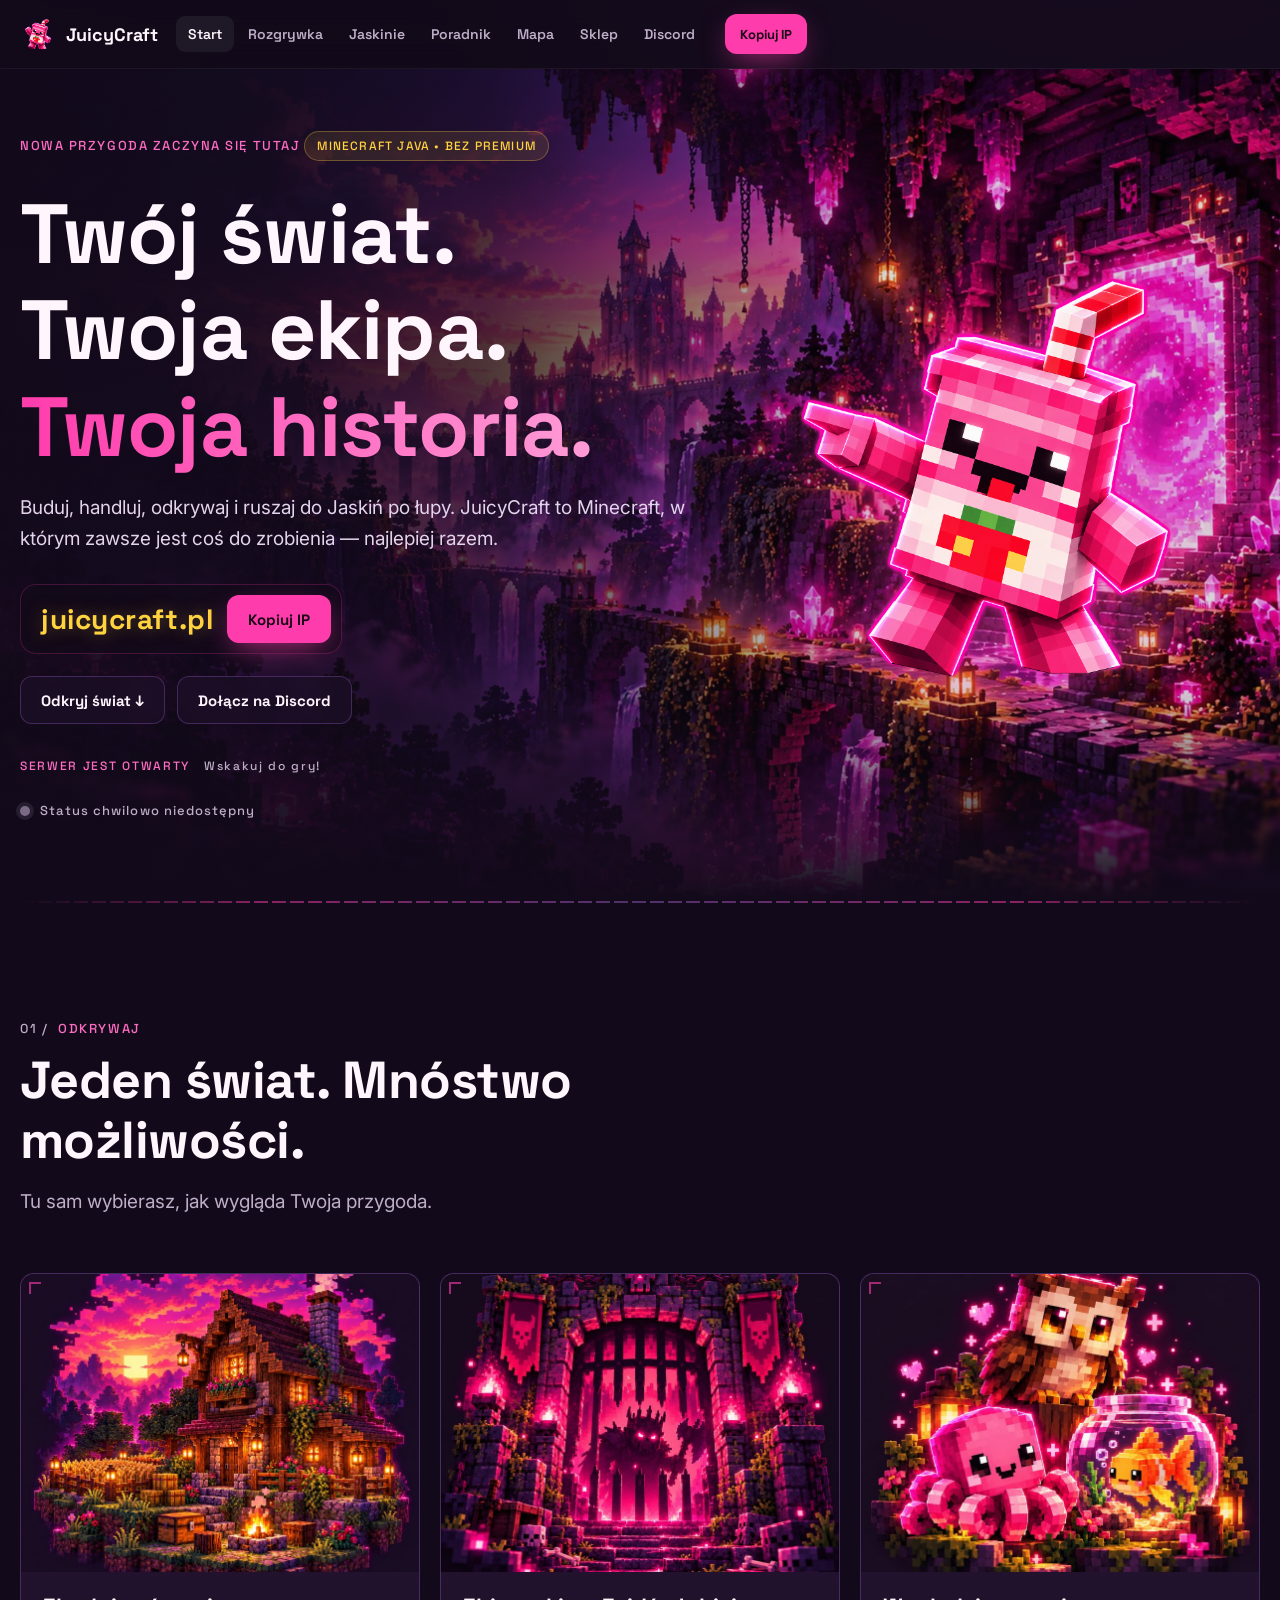
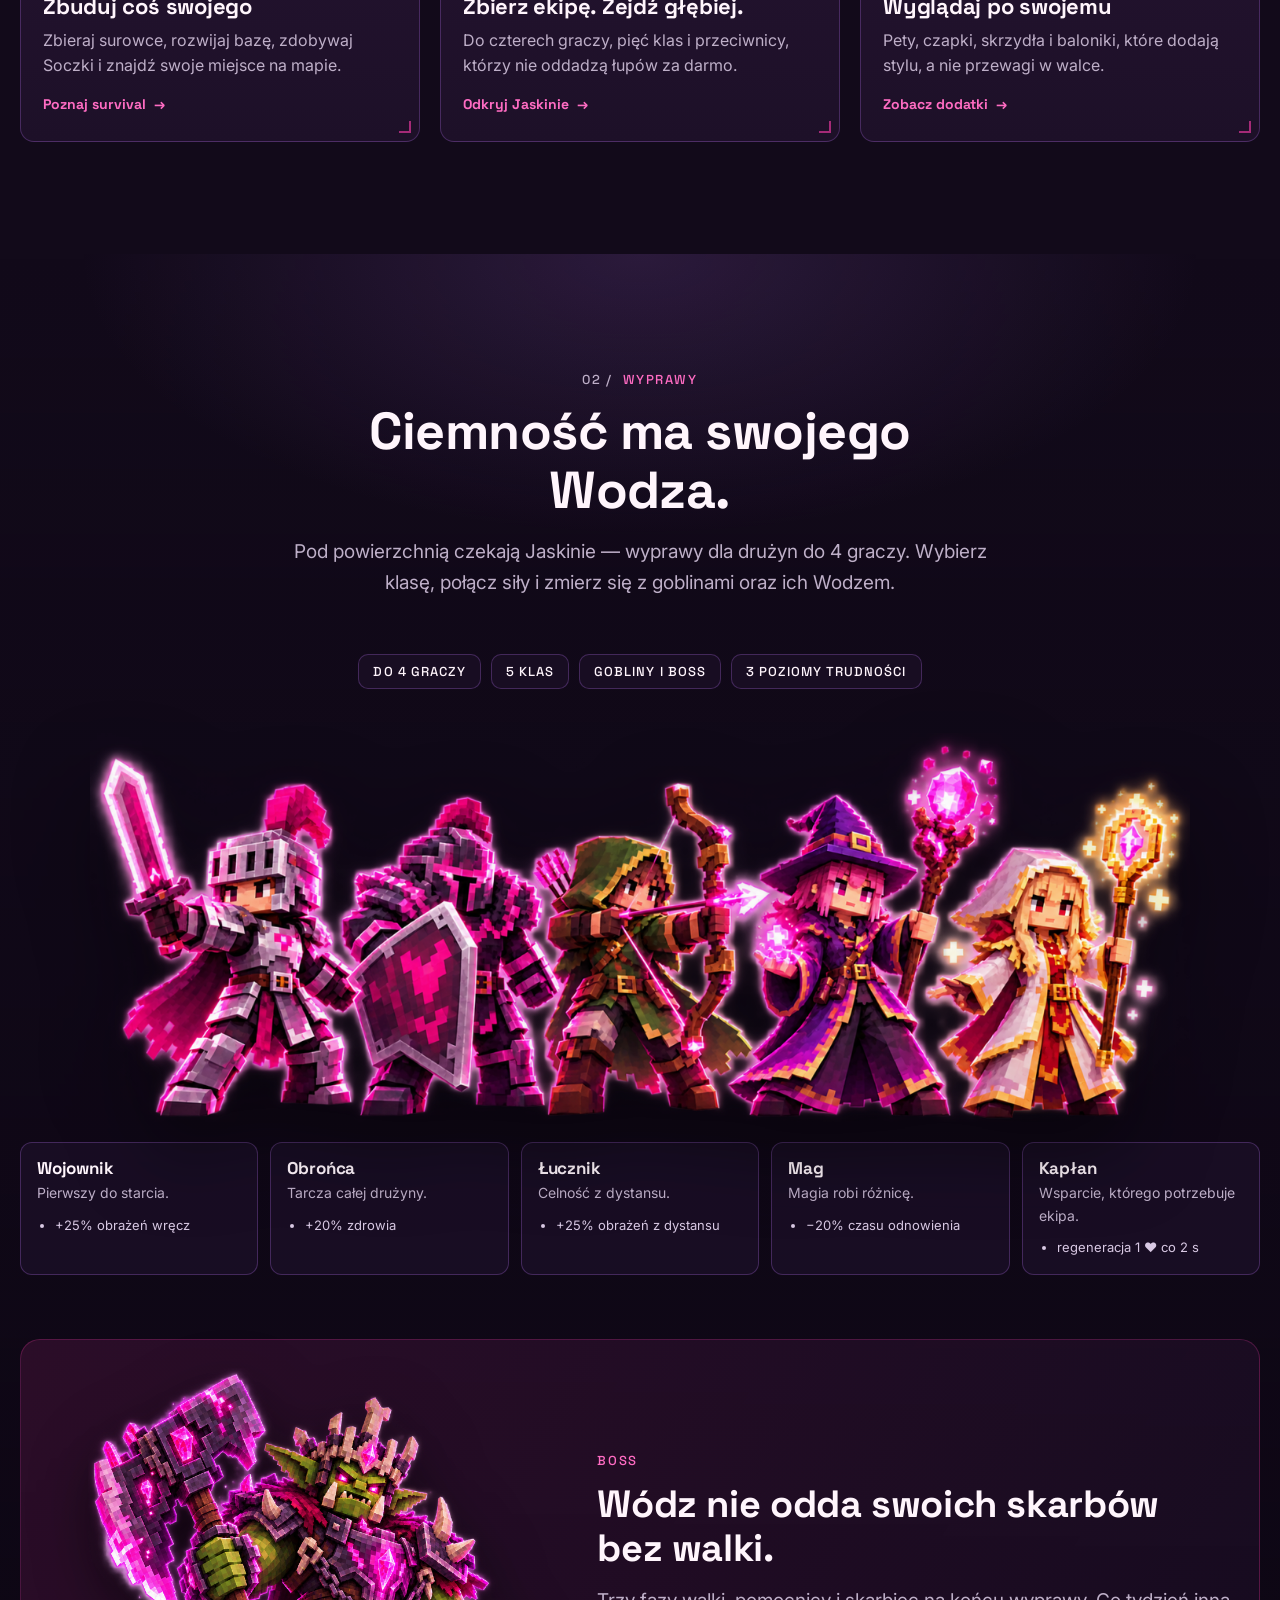
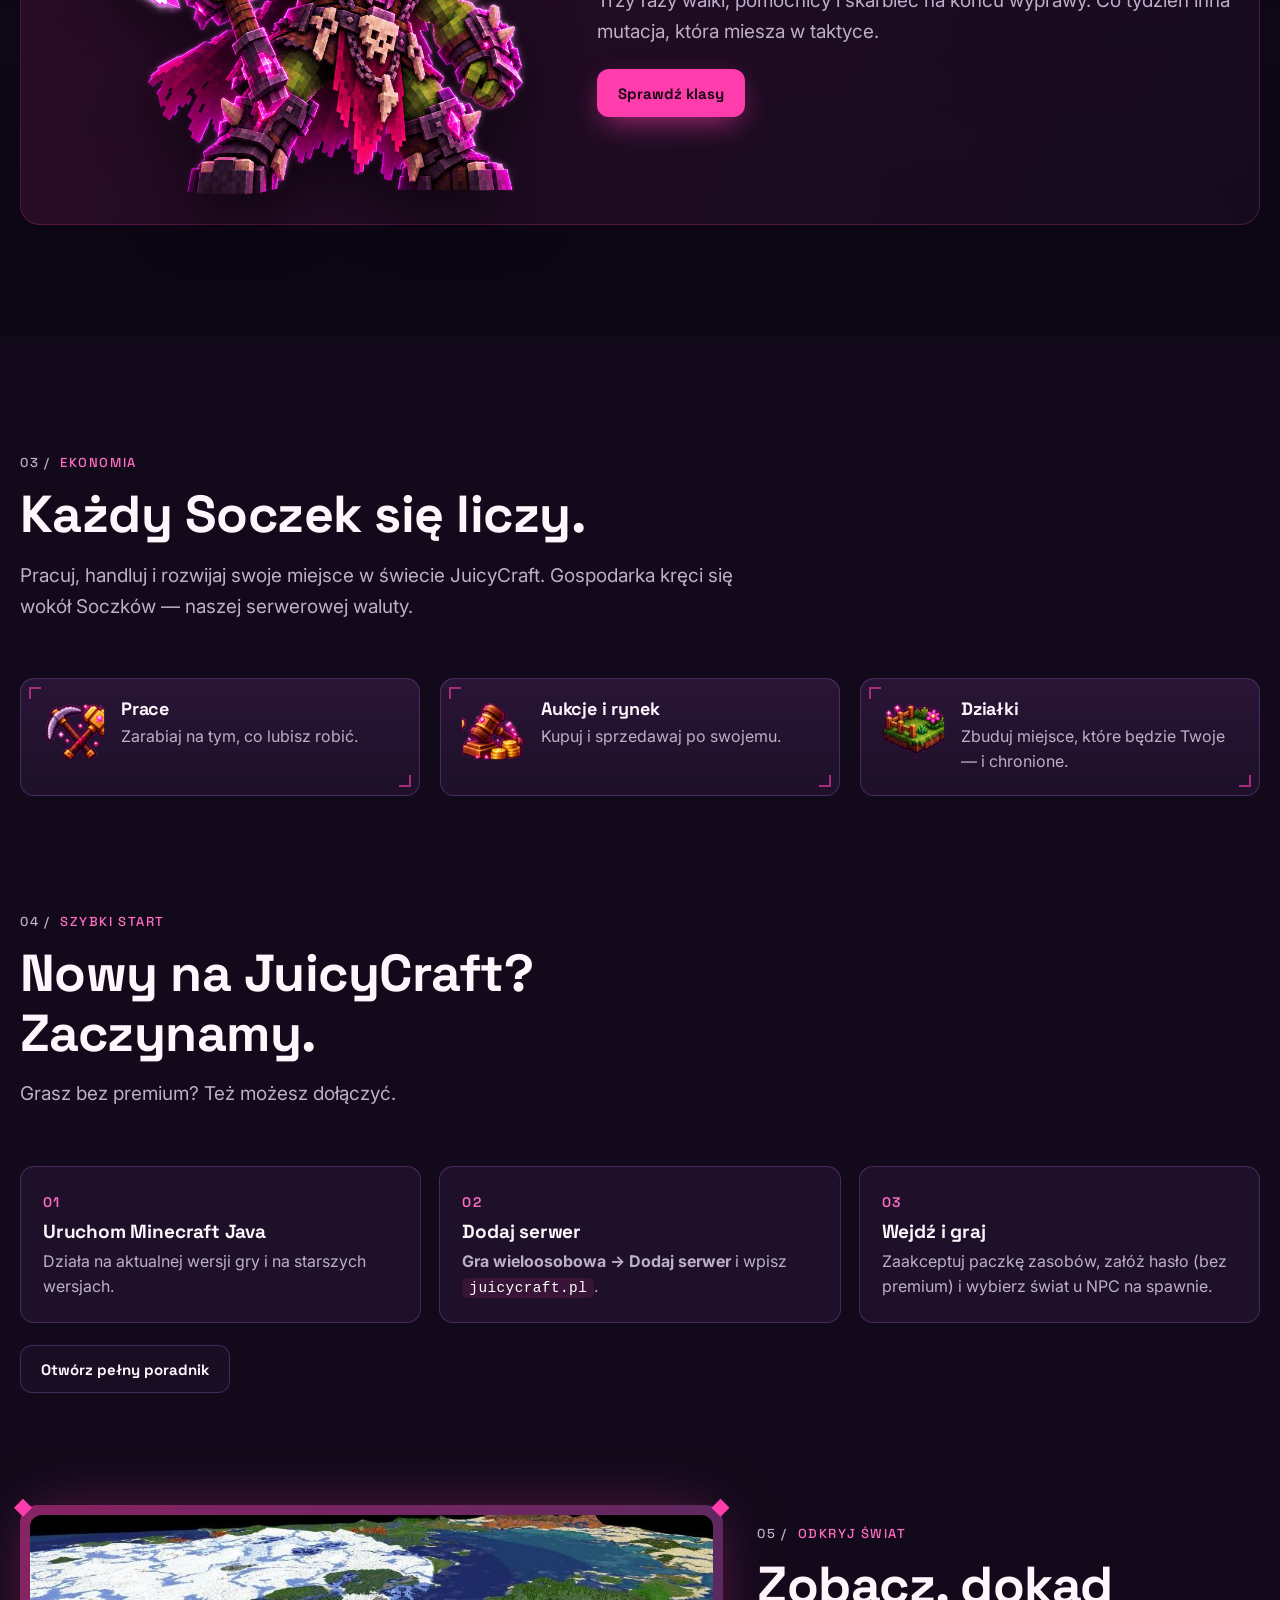
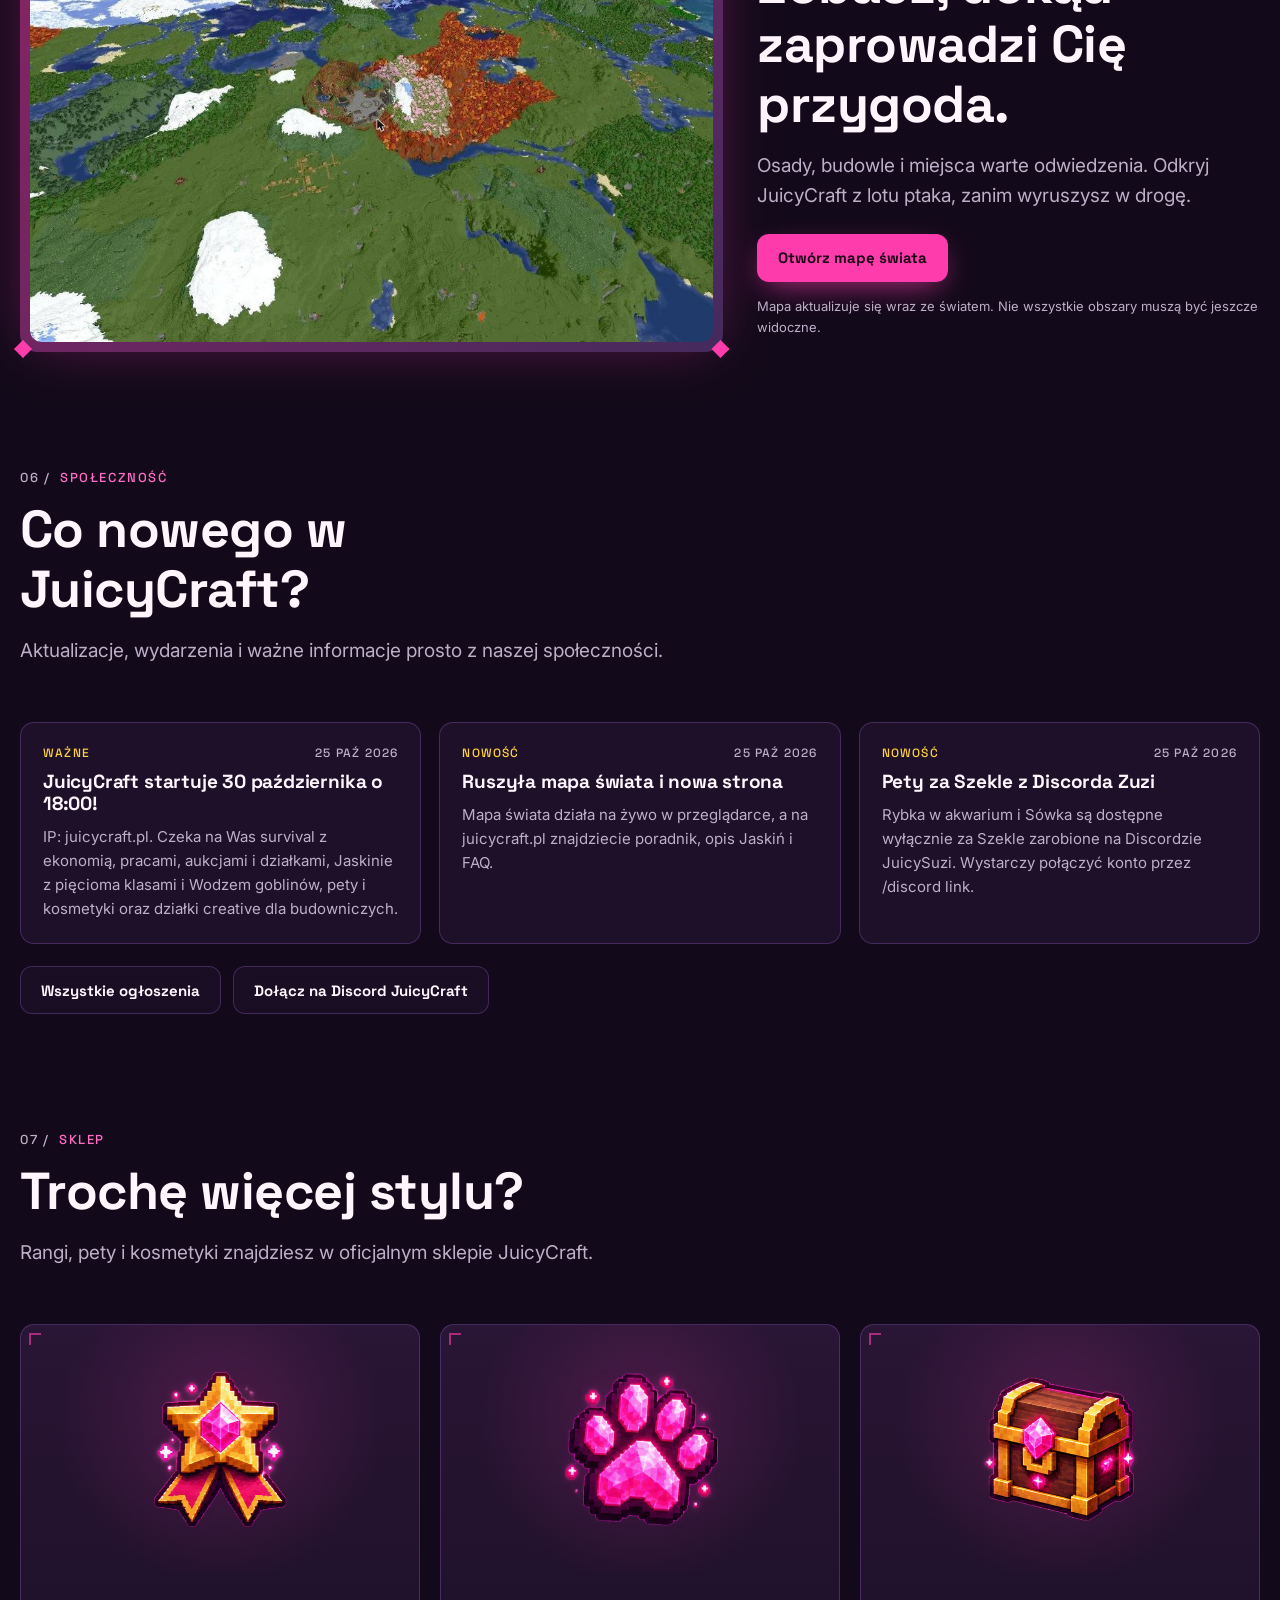
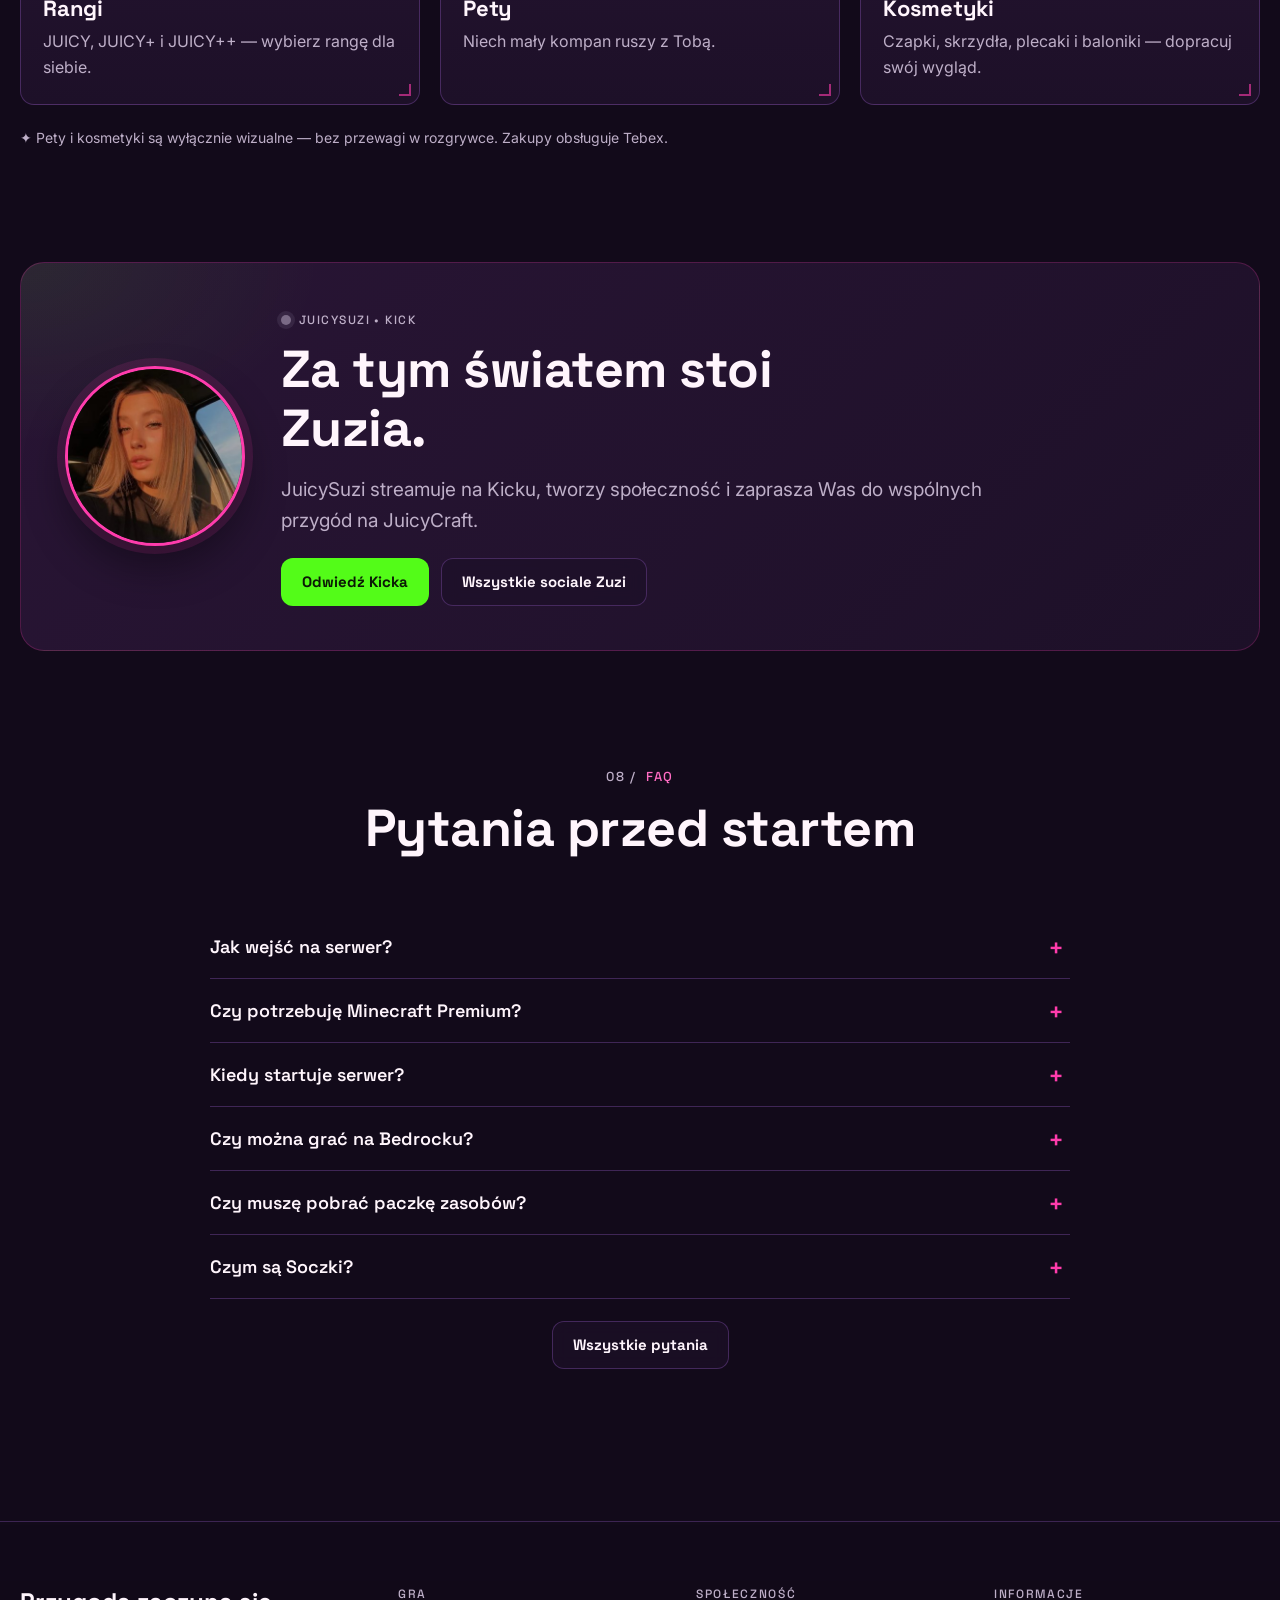
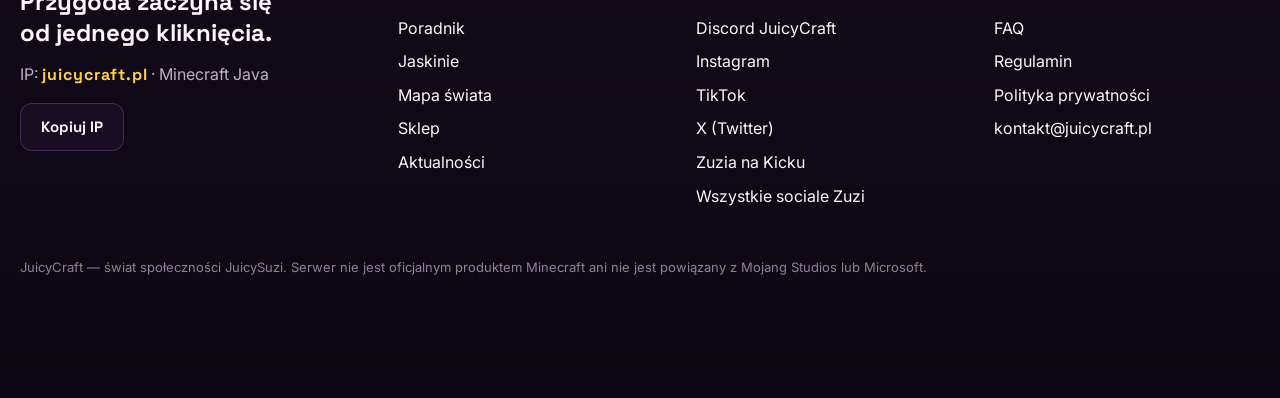
==== commit e41a6205: "Mapa pod https://mapa.juicycraft.pl Co-Authored-By: Claude Opus 5.5 <noreply@anthropic.com>" ====
--- a/index.html
+++ b/index.html
@@ -131,7 +131,7 @@
       <p class="eyebrow"><b>05 /</b> Odkryj świat</p>
       <h2 class="h2">Zobacz, dokąd zaprowadzi Cię przygoda.</h2>
       <p class="lead">Osady, budowle i miejsca warte odwiedzenia. Odkryj JuicyCraft z lotu ptaka, zanim wyruszysz w drogę.</p>
-      <div class="row"><a class="btn btn-main" href="http://mapa.juicycraft.pl:25520" target="_blank" rel="noopener">Otwórz mapę świata</a></div>
+      <div class="row"><a class="btn btn-main" href="https://mapa.juicycraft.pl" target="_blank" rel="noopener">Otwórz mapę świata</a></div>
       <p class="note">Mapa aktualizuje się wraz ze światem. Nie wszystkie obszary muszą być jeszcze widoczne.</p>
     </div>
   </div>
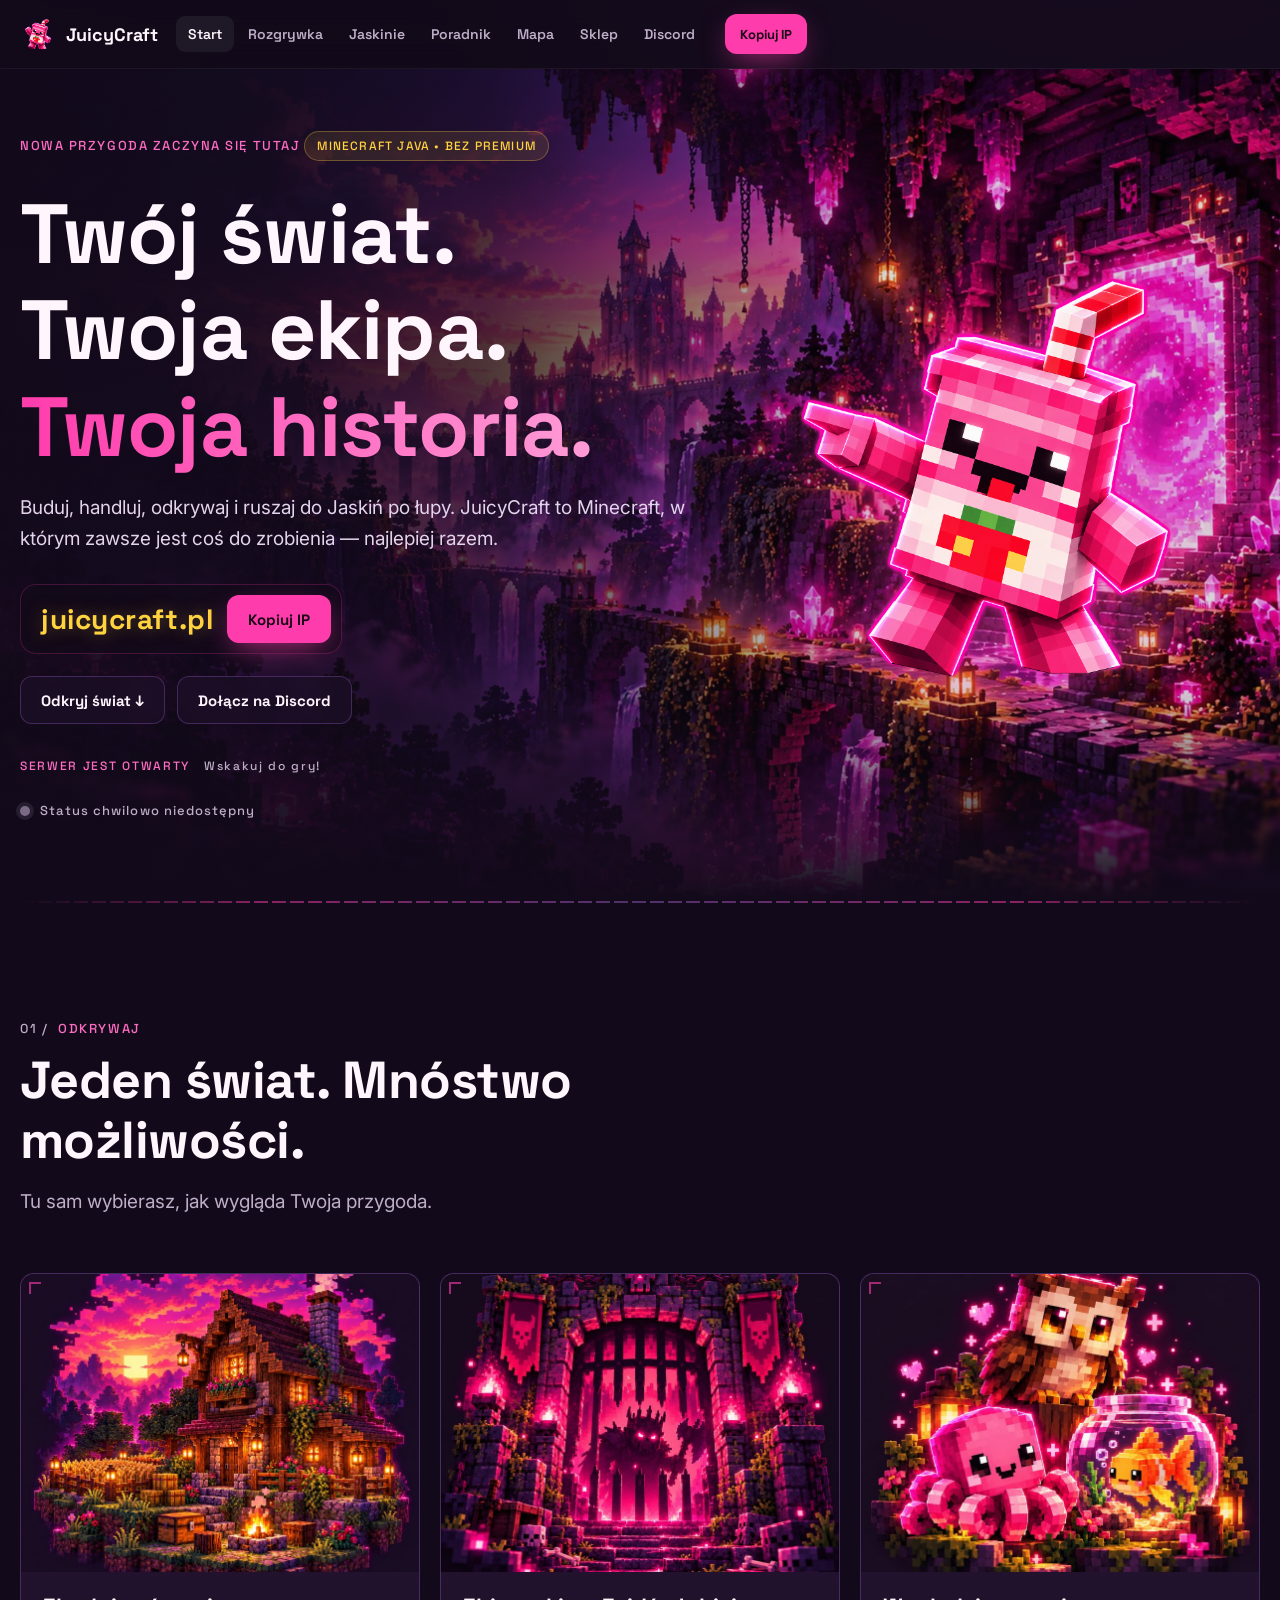
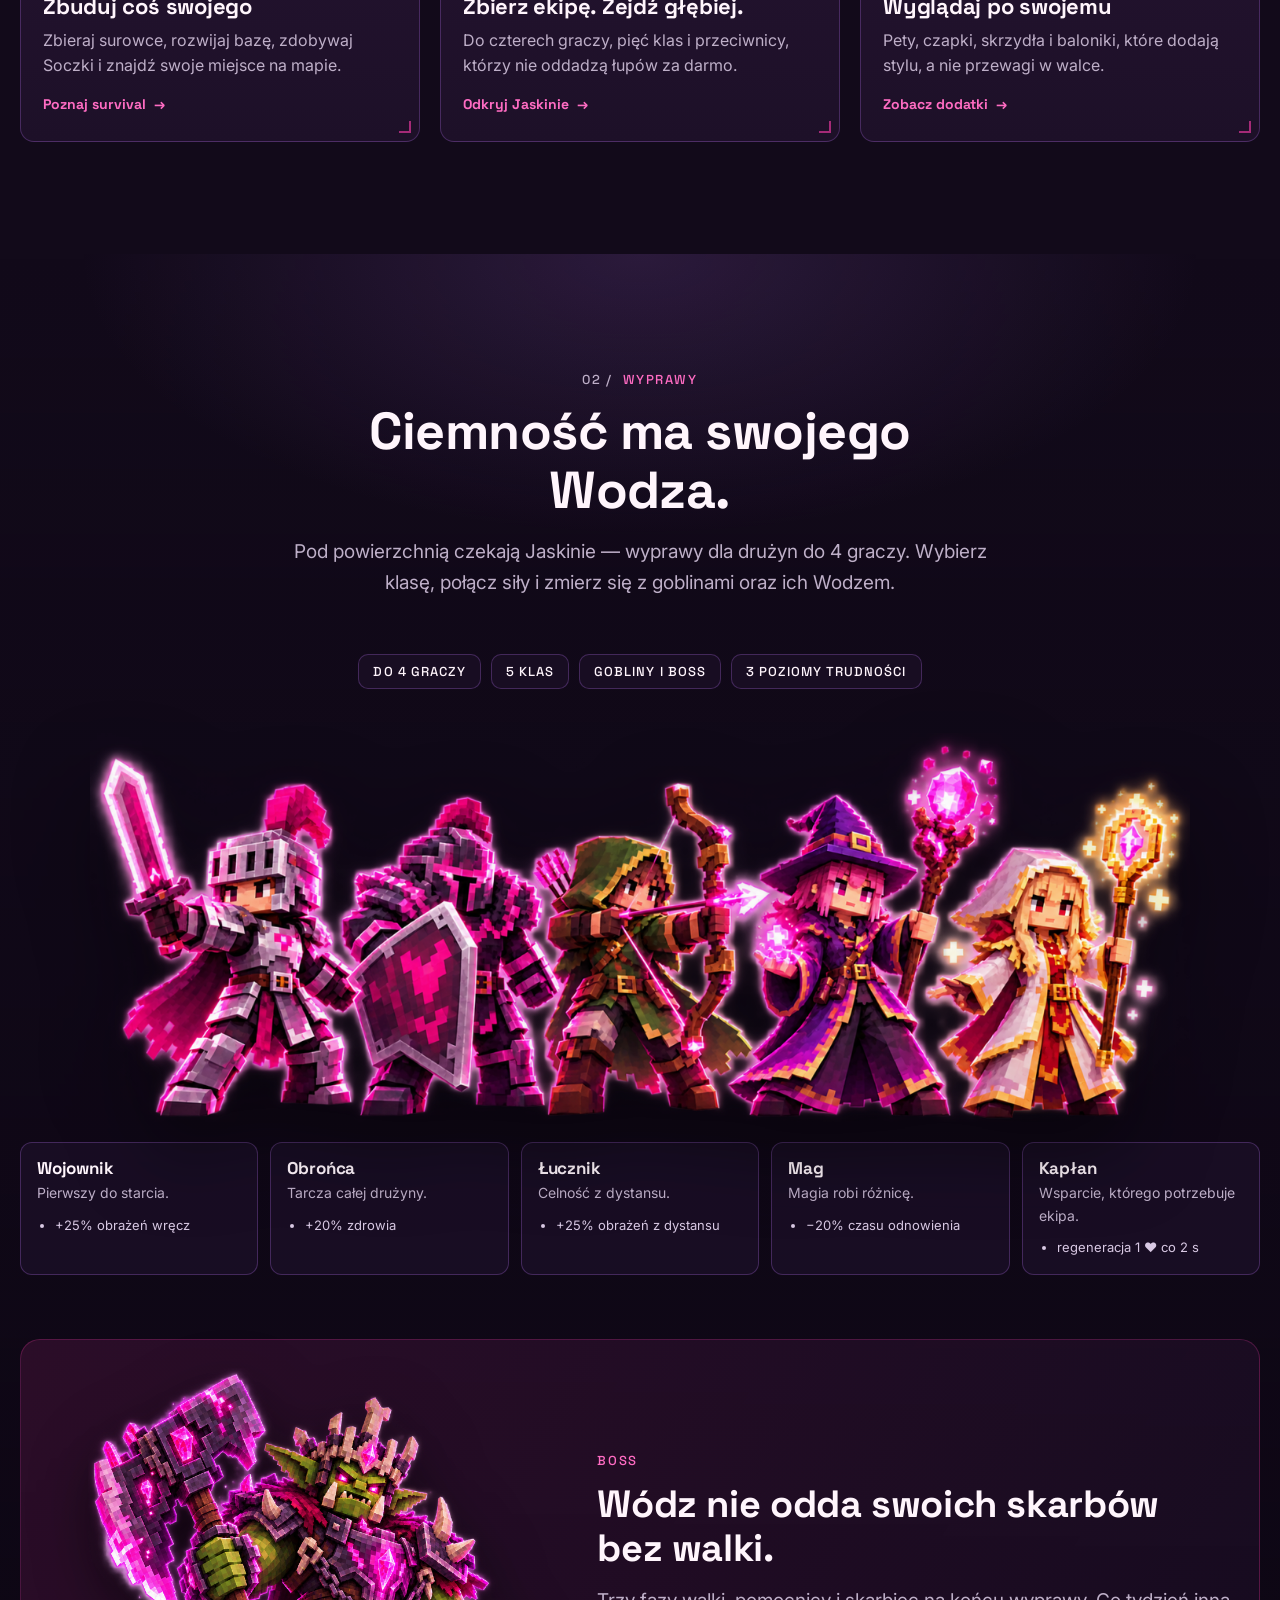
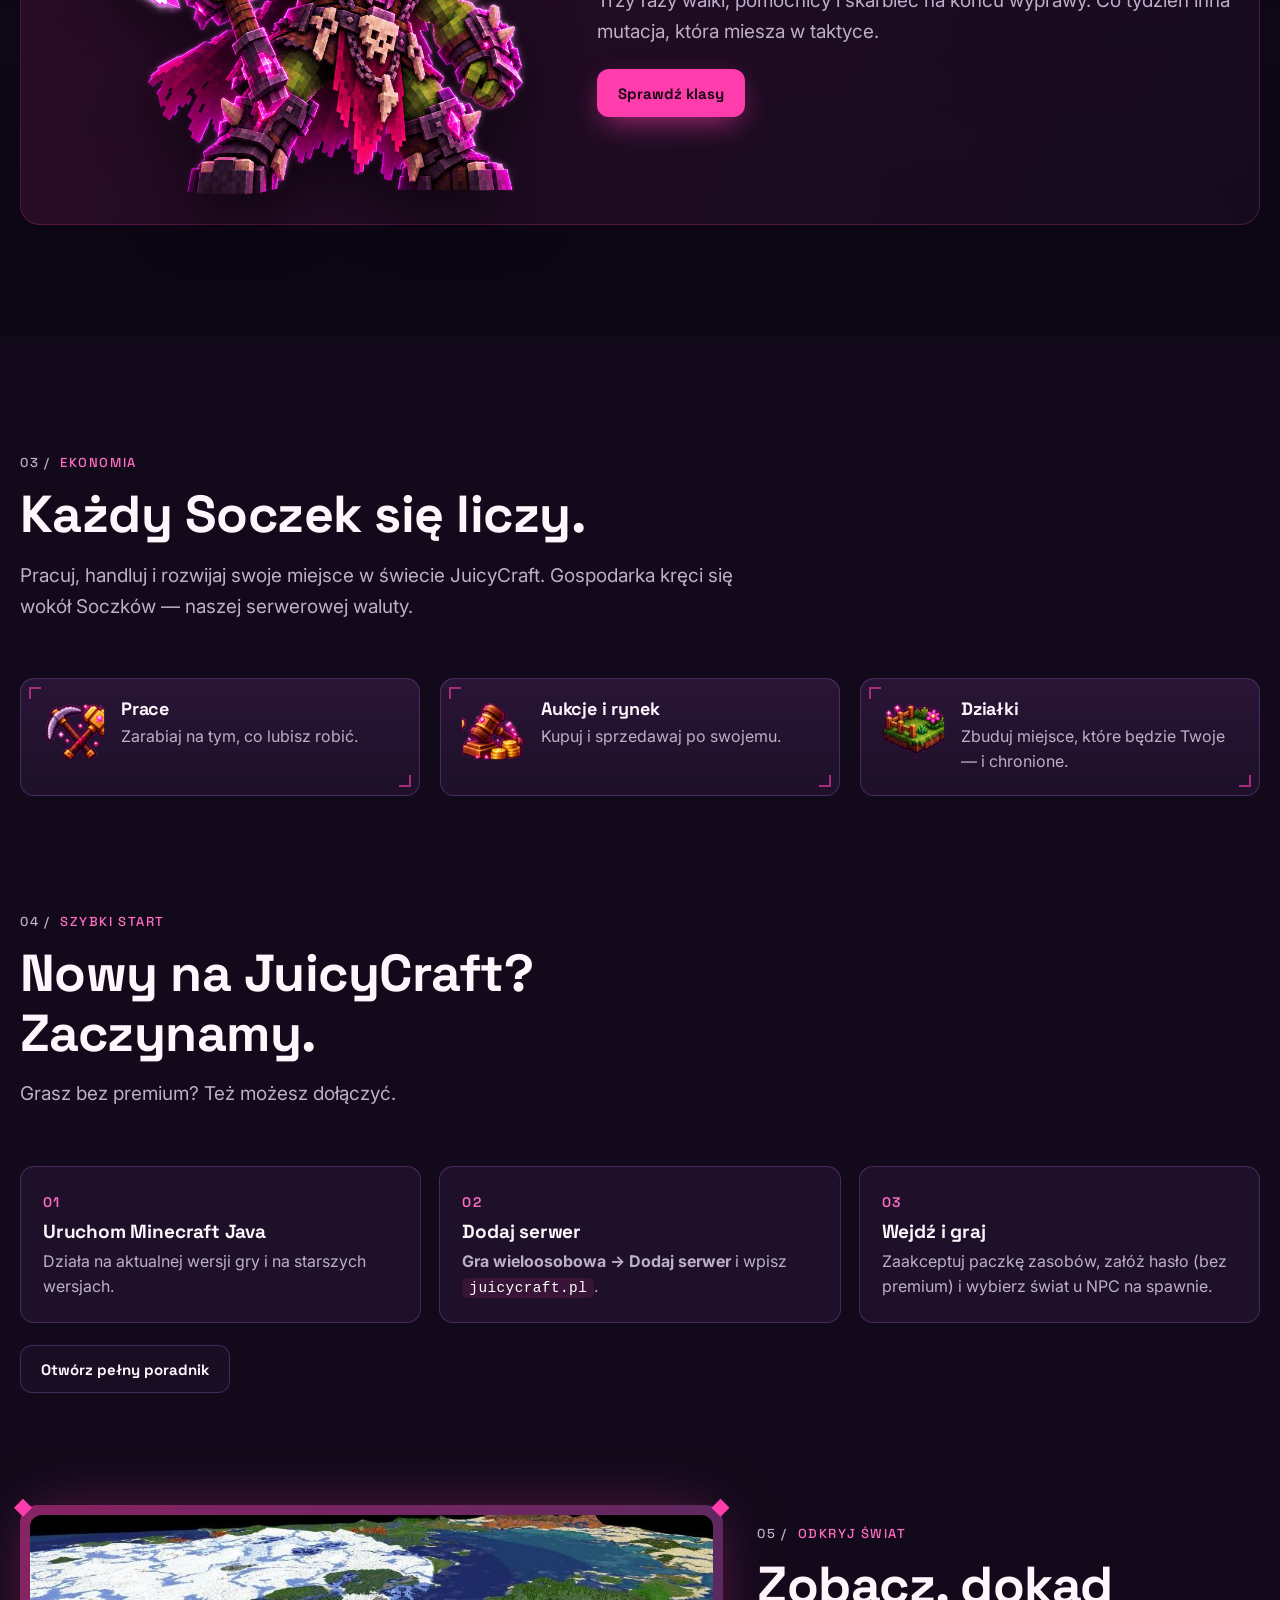
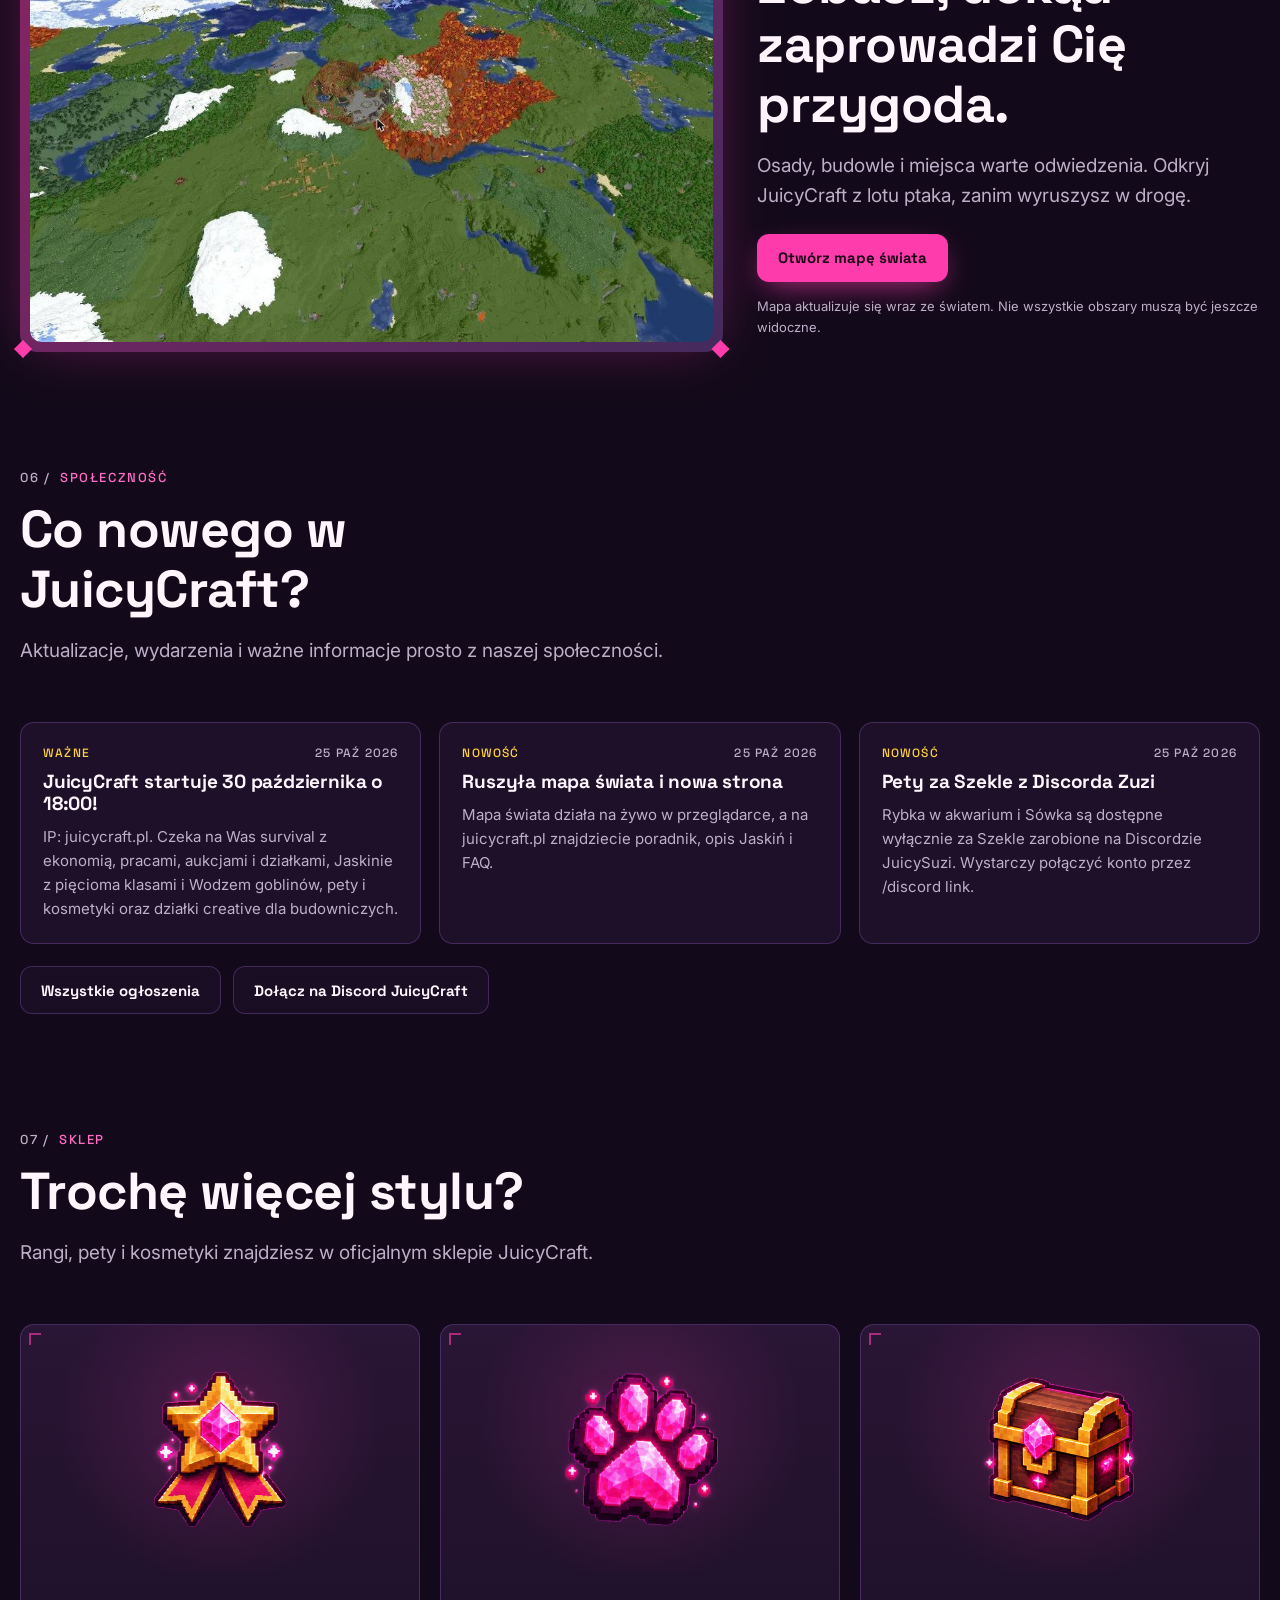
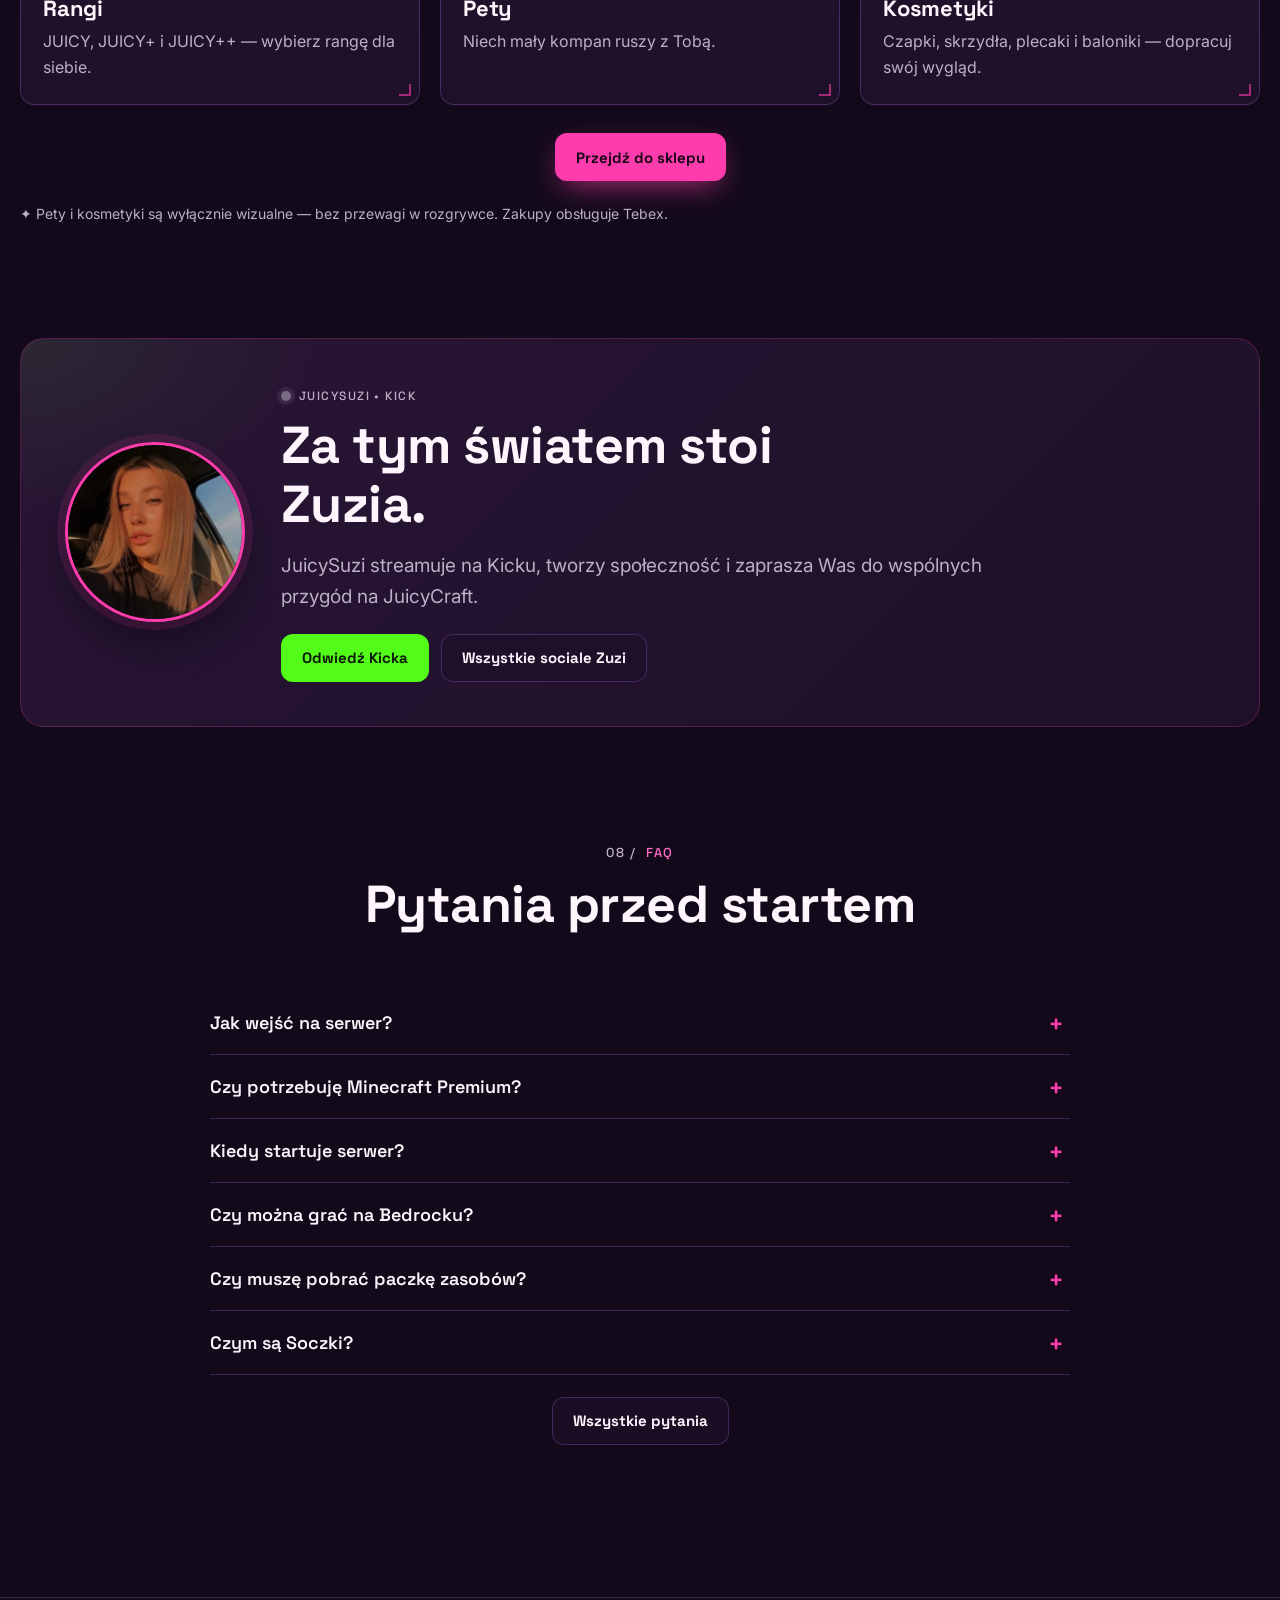
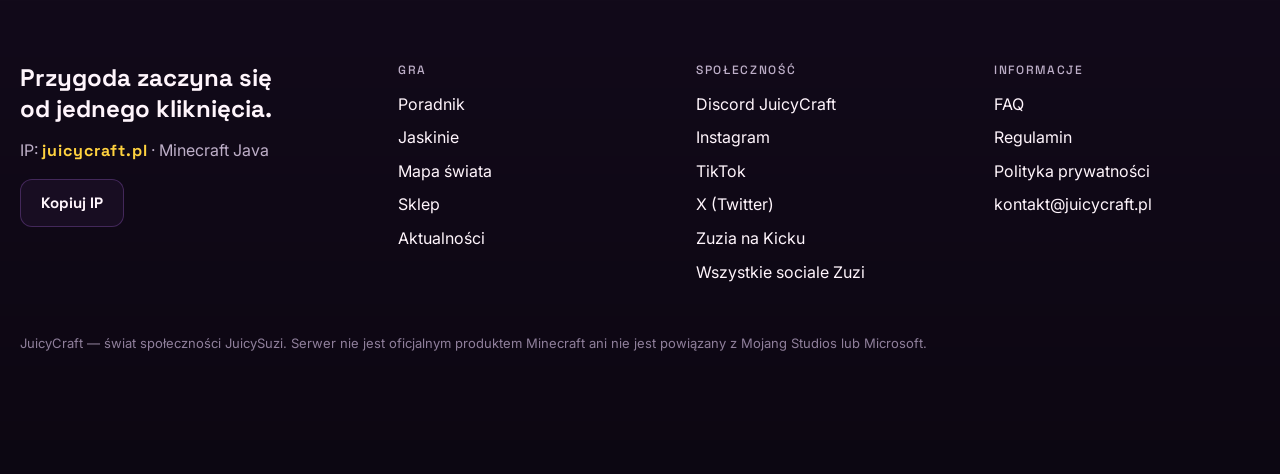
==== commit 6171fa33: "Wlaczenie sklepu Tebex na stronie Co-Authored-By: Claude Opus 5.5 (1M context) <noreply@anthropic.co" ====
--- a/index.html
+++ b/index.html
@@ -155,6 +155,7 @@
       <a class="card reveal" href="sklep/#pety" style="text-decoration:none;color:inherit"><div class="card-img"><img src="img/ikony/pety.png" alt="" loading="lazy" width="160" height="160"></div><div class="card-body"><h3>Pety</h3><p>Niech mały kompan ruszy z Tobą.</p></div></a>
       <a class="card reveal" href="sklep/#kosmetyki" style="text-decoration:none;color:inherit"><div class="card-img"><img src="img/ikony/sklep.png" alt="" loading="lazy" width="160" height="160"></div><div class="card-body"><h3>Kosmetyki</h3><p>Czapki, skrzydła, plecaki i baloniki — dopracuj swój wygląd.</p></div></a>
     </div>
+    <div class="row reveal" style="justify-content:center;margin-top:28px"><a class="btn btn-main" href="https://juicycraft.tebex.store" target="_blank" rel="noopener">Przejdź do sklepu</a></div>
     <p class="fineprint reveal">✦ Pety i kosmetyki są wyłącznie wizualne — bez przewagi w rozgrywce. Zakupy obsługuje Tebex.</p>
   </div>
 </section>
